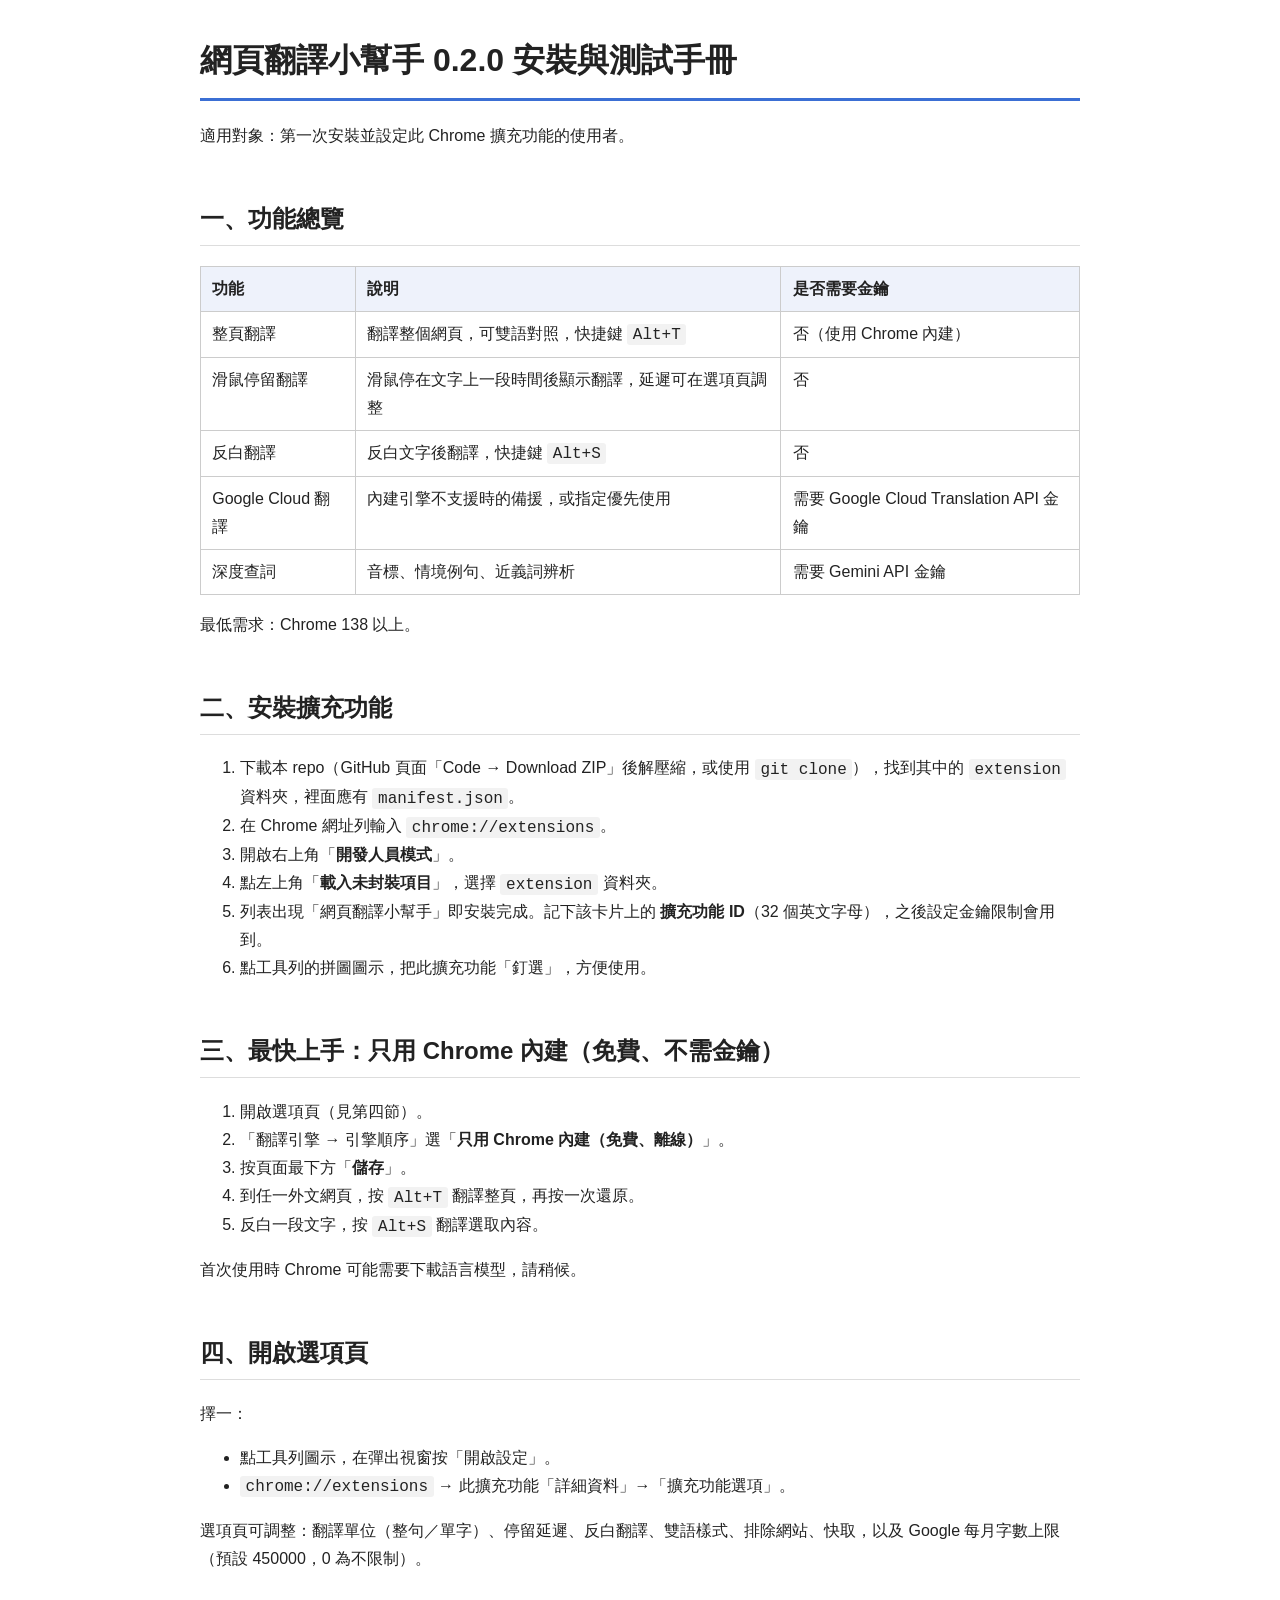
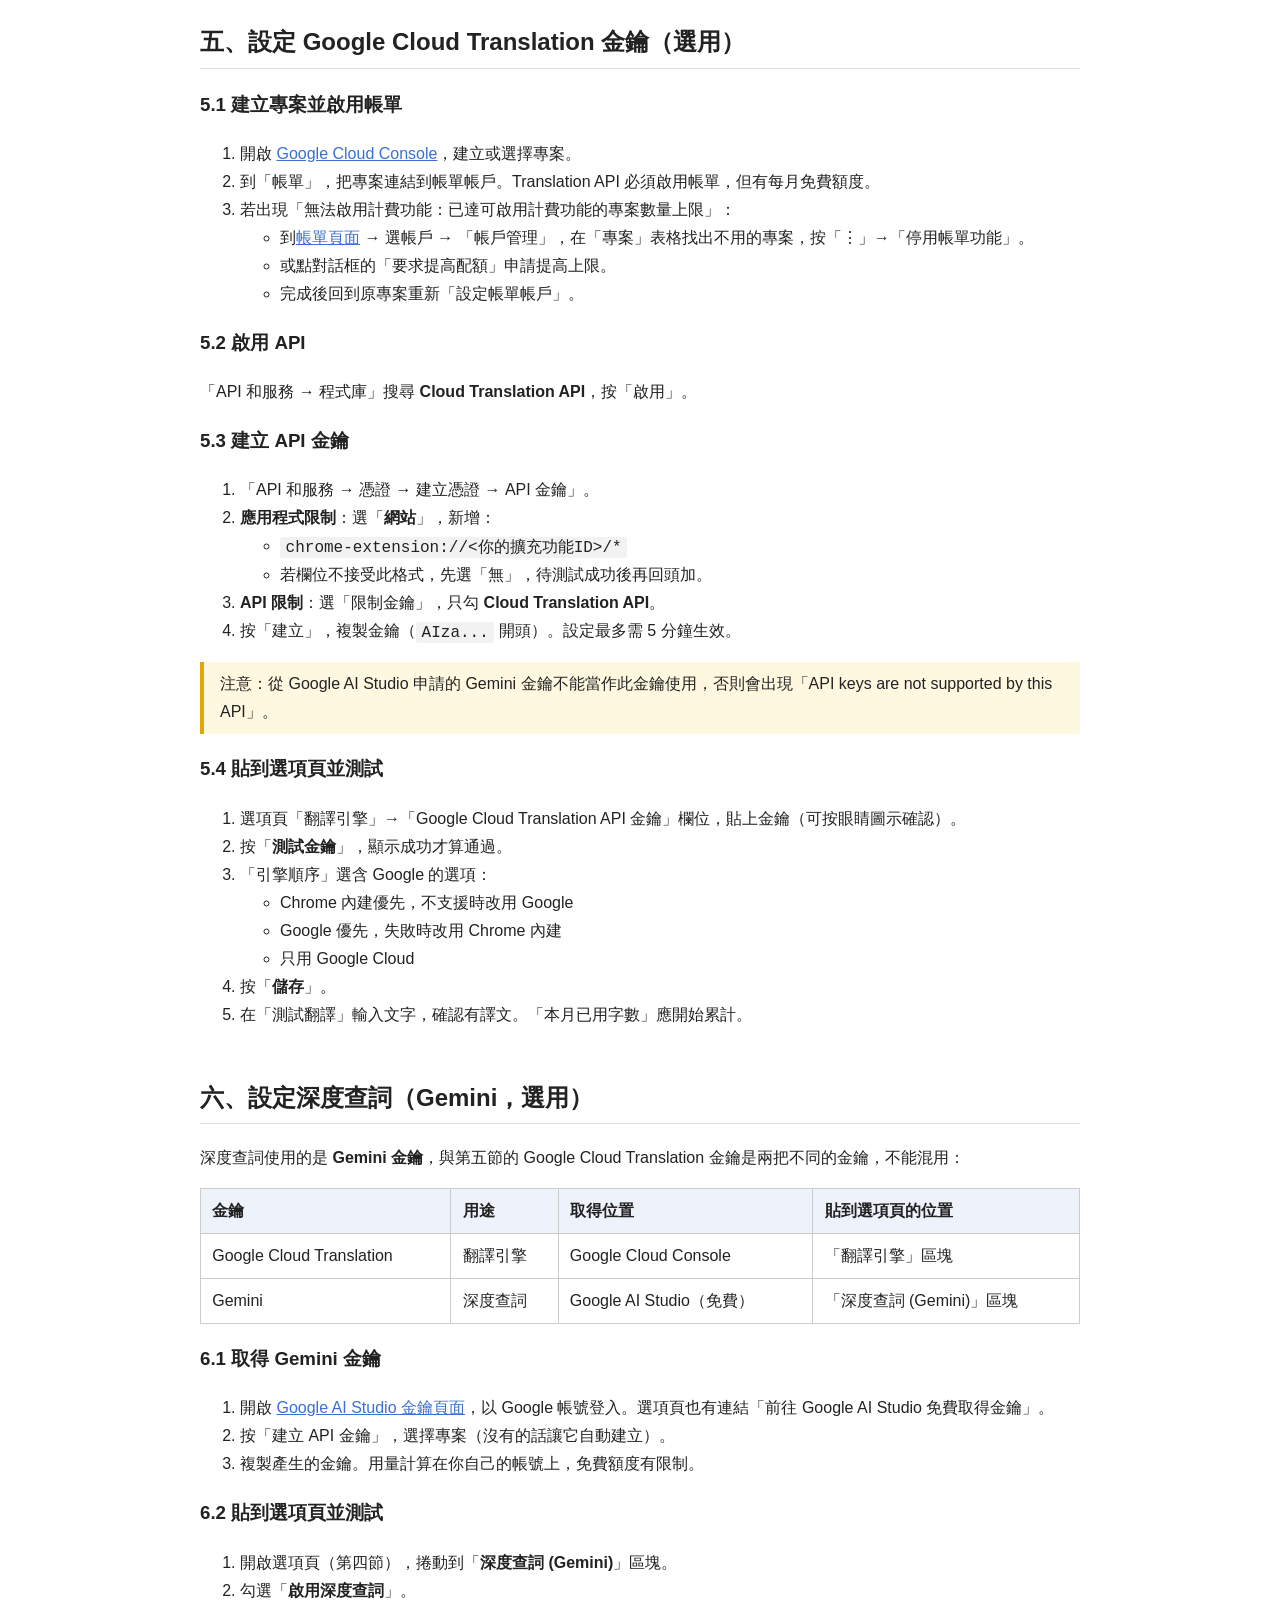
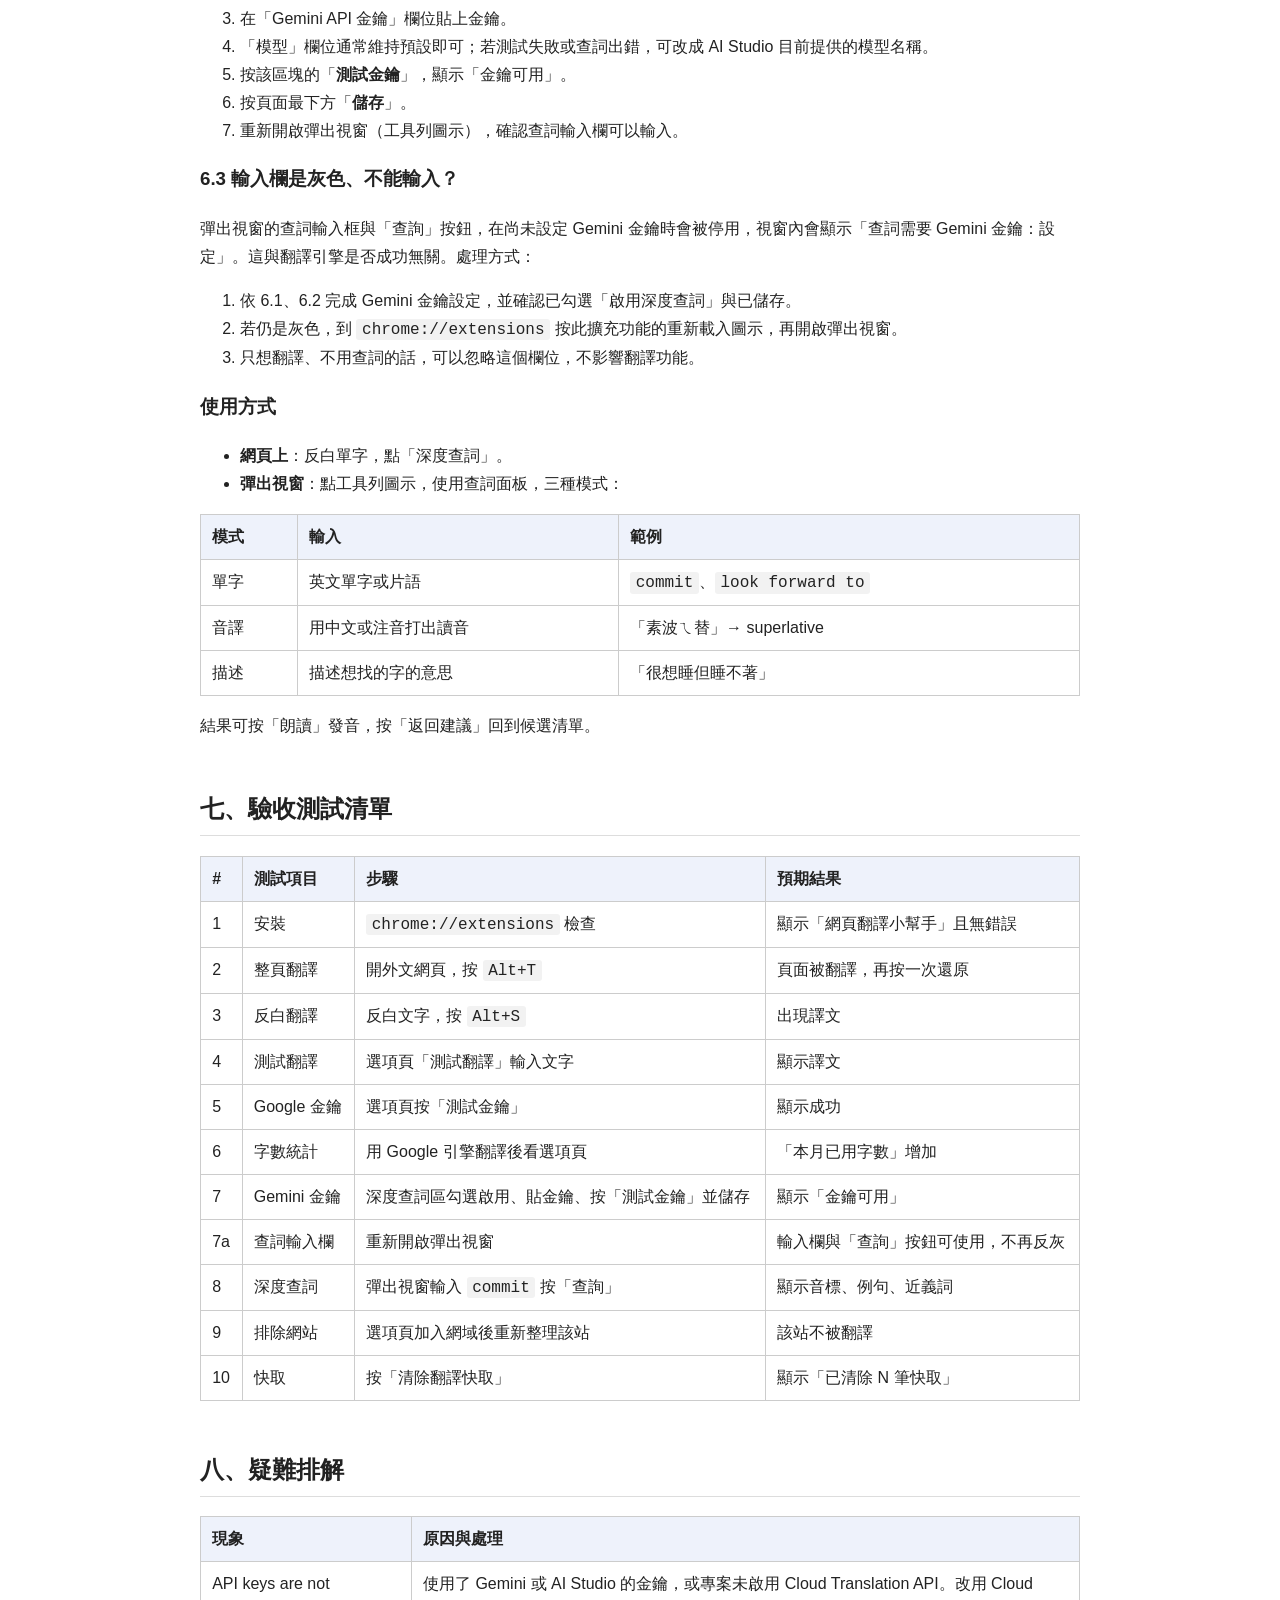
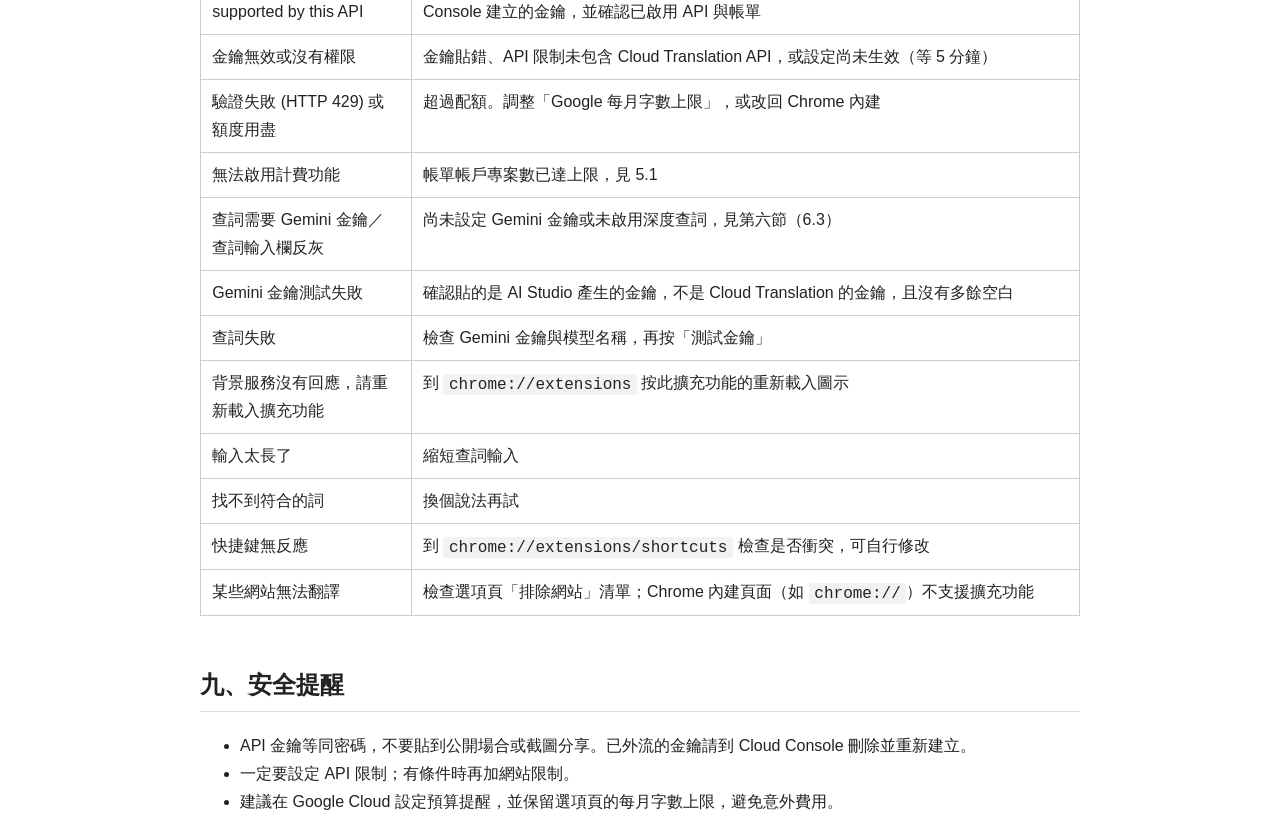
==== docs/安裝與測試手冊.html @ 72ab2156 "Initial commit: 網頁翻譯小幫手 0.2.0 - extension/: Chrome 擴充功能本體（建置後檔案） - docs/: 安裝與測試手冊（Markdown 與 HTML） -" ====
<!DOCTYPE html><html lang="zh-Hant"><head><meta charset="utf-8"><title>網頁翻譯小幫手 0.2.0 安裝與測試手冊</title><style>body{font-family:'Microsoft JhengHei','PingFang TC',sans-serif;max-width:880px;margin:2rem auto;padding:0 1rem;line-height:1.75;color:#222}
h1{border-bottom:3px solid #3b6fd4;padding-bottom:.3em}h2{border-bottom:1px solid #ddd;padding-bottom:.2em;margin-top:2em}
table{border-collapse:collapse;width:100%;margin:1em 0}th,td{border:1px solid #ccc;padding:.5em .7em;text-align:left;vertical-align:top}th{background:#eef2fb}
code{background:#f2f2f2;padding:.1em .35em;border-radius:3px;font-family:Consolas,monospace}pre{background:#f2f2f2;padding:1em;overflow:auto}
blockquote{border-left:4px solid #e0a800;background:#fff8e1;margin:1em 0;padding:.5em 1em}a{color:#3b6fd4}
@media print{body{margin:0;max-width:none}h2{page-break-after:avoid}tr{page-break-inside:avoid}}</style></head><body>
<h1>網頁翻譯小幫手 0.2.0 安裝與測試手冊</h1>
<p>適用對象：第一次安裝並設定此 Chrome 擴充功能的使用者。</p>
<h2>一、功能總覽</h2>
<table><thead><tr><th>功能</th><th>說明</th><th>是否需要金鑰</th></tr></thead><tbody><tr><td>整頁翻譯</td><td>翻譯整個網頁，可雙語對照，快捷鍵 <code>Alt+T</code></td><td>否（使用 Chrome 內建）</td></tr><tr><td>滑鼠停留翻譯</td><td>滑鼠停在文字上一段時間後顯示翻譯，延遲可在選項頁調整</td><td>否</td></tr><tr><td>反白翻譯</td><td>反白文字後翻譯，快捷鍵 <code>Alt+S</code></td><td>否</td></tr><tr><td>Google Cloud 翻譯</td><td>內建引擎不支援時的備援，或指定優先使用</td><td>需要 Google Cloud Translation API 金鑰</td></tr><tr><td>深度查詞</td><td>音標、情境例句、近義詞辨析</td><td>需要 Gemini API 金鑰</td></tr></tbody></table>
<p>最低需求：Chrome 138 以上。</p>
<h2>二、安裝擴充功能</h2>
<ol><li>下載本 repo（GitHub 頁面「Code → Download ZIP」後解壓縮，或使用 <code>git clone</code>），找到其中的 <code>extension</code> 資料夾，裡面應有 <code>manifest.json</code>。</li><li>在 Chrome 網址列輸入 <code>chrome://extensions</code>。</li><li>開啟右上角「<strong>開發人員模式</strong>」。</li><li>點左上角「<strong>載入未封裝項目</strong>」，選擇 <code>extension</code> 資料夾。</li><li>列表出現「網頁翻譯小幫手」即安裝完成。記下該卡片上的 <strong>擴充功能 ID</strong>（32 個英文字母），之後設定金鑰限制會用到。</li><li>點工具列的拼圖圖示，把此擴充功能「釘選」，方便使用。</li></ol>
<h2>三、最快上手：只用 Chrome 內建（免費、不需金鑰）</h2>
<ol><li>開啟選項頁（見第四節）。</li><li>「翻譯引擎 → 引擎順序」選「<strong>只用 Chrome 內建（免費、離線）</strong>」。</li><li>按頁面最下方「<strong>儲存</strong>」。</li><li>到任一外文網頁，按 <code>Alt+T</code> 翻譯整頁，再按一次還原。</li><li>反白一段文字，按 <code>Alt+S</code> 翻譯選取內容。</li></ol>
<p>首次使用時 Chrome 可能需要下載語言模型，請稍候。</p>
<h2>四、開啟選項頁</h2>
<p>擇一：</p>
<ul><li>點工具列圖示，在彈出視窗按「開啟設定」。</li><li><code>chrome://extensions</code> → 此擴充功能「詳細資料」→「擴充功能選項」。</li></ul>
<p>選項頁可調整：翻譯單位（整句／單字）、停留延遲、反白翻譯、雙語樣式、排除網站、快取，以及 Google 每月字數上限（預設 450000，0 為不限制）。</p>
<h2>五、設定 Google Cloud Translation 金鑰（選用）</h2>
<h3>5.1 建立專案並啟用帳單</h3>
<ol><li>開啟 <a href="https://console.cloud.google.com/">Google Cloud Console</a>，建立或選擇專案。</li><li>到「帳單」，把專案連結到帳單帳戶。Translation API 必須啟用帳單，但有每月免費額度。</li><li>若出現「無法啟用計費功能：已達可啟用計費功能的專案數量上限」：<ul><li>到<a href="https://console.cloud.google.com/billing">帳單頁面</a> → 選帳戶 → 「帳戶管理」，在「專案」表格找出不用的專案，按「⋮」→「停用帳單功能」。</li><li>或點對話框的「要求提高配額」申請提高上限。</li><li>完成後回到原專案重新「設定帳單帳戶」。</li></ul></li></ol>
<h3>5.2 啟用 API</h3>
<p>「API 和服務 → 程式庫」搜尋 <strong>Cloud Translation API</strong>，按「啟用」。</p>
<h3>5.3 建立 API 金鑰</h3>
<ol><li>「API 和服務 → 憑證 → 建立憑證 → API 金鑰」。</li><li><strong>應用程式限制</strong>：選「<strong>網站</strong>」，新增：<ul><li><code>chrome-extension://&lt;你的擴充功能ID&gt;/*</code></li><li>若欄位不接受此格式，先選「無」，待測試成功後再回頭加。</li></ul></li><li><strong>API 限制</strong>：選「限制金鑰」，只勾 <strong>Cloud Translation API</strong>。</li><li>按「建立」，複製金鑰（<code>AIza...</code> 開頭）。設定最多需 5 分鐘生效。</li></ol>
<blockquote>注意：從 Google AI Studio 申請的 Gemini 金鑰不能當作此金鑰使用，否則會出現「API keys are not supported by this API」。</blockquote>
<h3>5.4 貼到選項頁並測試</h3>
<ol><li>選項頁「翻譯引擎」→「Google Cloud Translation API 金鑰」欄位，貼上金鑰（可按眼睛圖示確認）。</li><li>按「<strong>測試金鑰</strong>」，顯示成功才算通過。</li><li>「引擎順序」選含 Google 的選項：<ul><li>Chrome 內建優先，不支援時改用 Google</li><li>Google 優先，失敗時改用 Chrome 內建</li><li>只用 Google Cloud</li></ul></li><li>按「<strong>儲存</strong>」。</li><li>在「測試翻譯」輸入文字，確認有譯文。「本月已用字數」應開始累計。</li></ol>
<h2>六、設定深度查詞（Gemini，選用）</h2>
<p>深度查詞使用的是 <strong>Gemini 金鑰</strong>，與第五節的 Google Cloud Translation 金鑰是兩把不同的金鑰，不能混用：</p>
<table><thead><tr><th>金鑰</th><th>用途</th><th>取得位置</th><th>貼到選項頁的位置</th></tr></thead><tbody><tr><td>Google Cloud Translation</td><td>翻譯引擎</td><td>Google Cloud Console</td><td>「翻譯引擎」區塊</td></tr><tr><td>Gemini</td><td>深度查詞</td><td>Google AI Studio（免費）</td><td>「深度查詞 (Gemini)」區塊</td></tr></tbody></table>
<h3>6.1 取得 Gemini 金鑰</h3>
<ol><li>開啟 <a href="https://aistudio.google.com/apikey">Google AI Studio 金鑰頁面</a>，以 Google 帳號登入。選項頁也有連結「前往 Google AI Studio 免費取得金鑰」。</li><li>按「建立 API 金鑰」，選擇專案（沒有的話讓它自動建立）。</li><li>複製產生的金鑰。用量計算在你自己的帳號上，免費額度有限制。</li></ol>
<h3>6.2 貼到選項頁並測試</h3>
<ol><li>開啟選項頁（第四節），捲動到「<strong>深度查詞 (Gemini)</strong>」區塊。</li><li>勾選「<strong>啟用深度查詞</strong>」。</li><li>在「Gemini API 金鑰」欄位貼上金鑰。</li><li>「模型」欄位通常維持預設即可；若測試失敗或查詞出錯，可改成 AI Studio 目前提供的模型名稱。</li><li>按該區塊的「<strong>測試金鑰</strong>」，顯示「金鑰可用」。</li><li>按頁面最下方「<strong>儲存</strong>」。</li><li>重新開啟彈出視窗（工具列圖示），確認查詞輸入欄可以輸入。</li></ol>
<h3>6.3 輸入欄是灰色、不能輸入？</h3>
<p>彈出視窗的查詞輸入框與「查詢」按鈕，在尚未設定 Gemini 金鑰時會被停用，視窗內會顯示「查詞需要 Gemini 金鑰：設定」。這與翻譯引擎是否成功無關。處理方式：</p>
<ol><li>依 6.1、6.2 完成 Gemini 金鑰設定，並確認已勾選「啟用深度查詞」與已儲存。</li><li>若仍是灰色，到 <code>chrome://extensions</code> 按此擴充功能的重新載入圖示，再開啟彈出視窗。</li><li>只想翻譯、不用查詞的話，可以忽略這個欄位，不影響翻譯功能。</li></ol>
<h3>使用方式</h3>
<ul><li><strong>網頁上</strong>：反白單字，點「深度查詞」。</li><li><strong>彈出視窗</strong>：點工具列圖示，使用查詞面板，三種模式：</li></ul>
<table><thead><tr><th>模式</th><th>輸入</th><th>範例</th></tr></thead><tbody><tr><td>單字</td><td>英文單字或片語</td><td><code>commit</code>、<code>look forward to</code></td></tr><tr><td>音譯</td><td>用中文或注音打出讀音</td><td>「素波ㄟ替」→ superlative</td></tr><tr><td>描述</td><td>描述想找的字的意思</td><td>「很想睡但睡不著」</td></tr></tbody></table>
<p>結果可按「朗讀」發音，按「返回建議」回到候選清單。</p>
<h2>七、驗收測試清單</h2>
<table><thead><tr><th>#</th><th>測試項目</th><th>步驟</th><th>預期結果</th></tr></thead><tbody><tr><td>1</td><td>安裝</td><td><code>chrome://extensions</code> 檢查</td><td>顯示「網頁翻譯小幫手」且無錯誤</td></tr><tr><td>2</td><td>整頁翻譯</td><td>開外文網頁，按 <code>Alt+T</code></td><td>頁面被翻譯，再按一次還原</td></tr><tr><td>3</td><td>反白翻譯</td><td>反白文字，按 <code>Alt+S</code></td><td>出現譯文</td></tr><tr><td>4</td><td>測試翻譯</td><td>選項頁「測試翻譯」輸入文字</td><td>顯示譯文</td></tr><tr><td>5</td><td>Google 金鑰</td><td>選項頁按「測試金鑰」</td><td>顯示成功</td></tr><tr><td>6</td><td>字數統計</td><td>用 Google 引擎翻譯後看選項頁</td><td>「本月已用字數」增加</td></tr><tr><td>7</td><td>Gemini 金鑰</td><td>深度查詞區勾選啟用、貼金鑰、按「測試金鑰」並儲存</td><td>顯示「金鑰可用」</td></tr><tr><td>7a</td><td>查詞輸入欄</td><td>重新開啟彈出視窗</td><td>輸入欄與「查詢」按鈕可使用，不再反灰</td></tr><tr><td>8</td><td>深度查詞</td><td>彈出視窗輸入 <code>commit</code> 按「查詢」</td><td>顯示音標、例句、近義詞</td></tr><tr><td>9</td><td>排除網站</td><td>選項頁加入網域後重新整理該站</td><td>該站不被翻譯</td></tr><tr><td>10</td><td>快取</td><td>按「清除翻譯快取」</td><td>顯示「已清除 N 筆快取」</td></tr></tbody></table>
<h2>八、疑難排解</h2>
<table><thead><tr><th>現象</th><th>原因與處理</th></tr></thead><tbody><tr><td>API keys are not supported by this API</td><td>使用了 Gemini 或 AI Studio 的金鑰，或專案未啟用 Cloud Translation API。改用 Cloud Console 建立的金鑰，並確認已啟用 API 與帳單</td></tr><tr><td>金鑰無效或沒有權限</td><td>金鑰貼錯、API 限制未包含 Cloud Translation API，或設定尚未生效（等 5 分鐘）</td></tr><tr><td>驗證失敗 (HTTP 429) 或額度用盡</td><td>超過配額。調整「Google 每月字數上限」，或改回 Chrome 內建</td></tr><tr><td>無法啟用計費功能</td><td>帳單帳戶專案數已達上限，見 5.1</td></tr><tr><td>查詞需要 Gemini 金鑰／查詞輸入欄反灰</td><td>尚未設定 Gemini 金鑰或未啟用深度查詞，見第六節（6.3）</td></tr><tr><td>Gemini 金鑰測試失敗</td><td>確認貼的是 AI Studio 產生的金鑰，不是 Cloud Translation 的金鑰，且沒有多餘空白</td></tr><tr><td>查詞失敗</td><td>檢查 Gemini 金鑰與模型名稱，再按「測試金鑰」</td></tr><tr><td>背景服務沒有回應，請重新載入擴充功能</td><td>到 <code>chrome://extensions</code> 按此擴充功能的重新載入圖示</td></tr><tr><td>輸入太長了</td><td>縮短查詞輸入</td></tr><tr><td>找不到符合的詞</td><td>換個說法再試</td></tr><tr><td>快捷鍵無反應</td><td>到 <code>chrome://extensions/shortcuts</code> 檢查是否衝突，可自行修改</td></tr><tr><td>某些網站無法翻譯</td><td>檢查選項頁「排除網站」清單；Chrome 內建頁面（如 <code>chrome://</code>）不支援擴充功能</td></tr></tbody></table>
<h2>九、安全提醒</h2>
<ul><li>API 金鑰等同密碼，不要貼到公開場合或截圖分享。已外流的金鑰請到 Cloud Console 刪除並重新建立。</li><li>一定要設定 API 限制；有條件時再加網站限制。</li><li>建議在 Google Cloud 設定預算提醒，並保留選項頁的每月字數上限，避免意外費用。</li></ul>
</body></html>
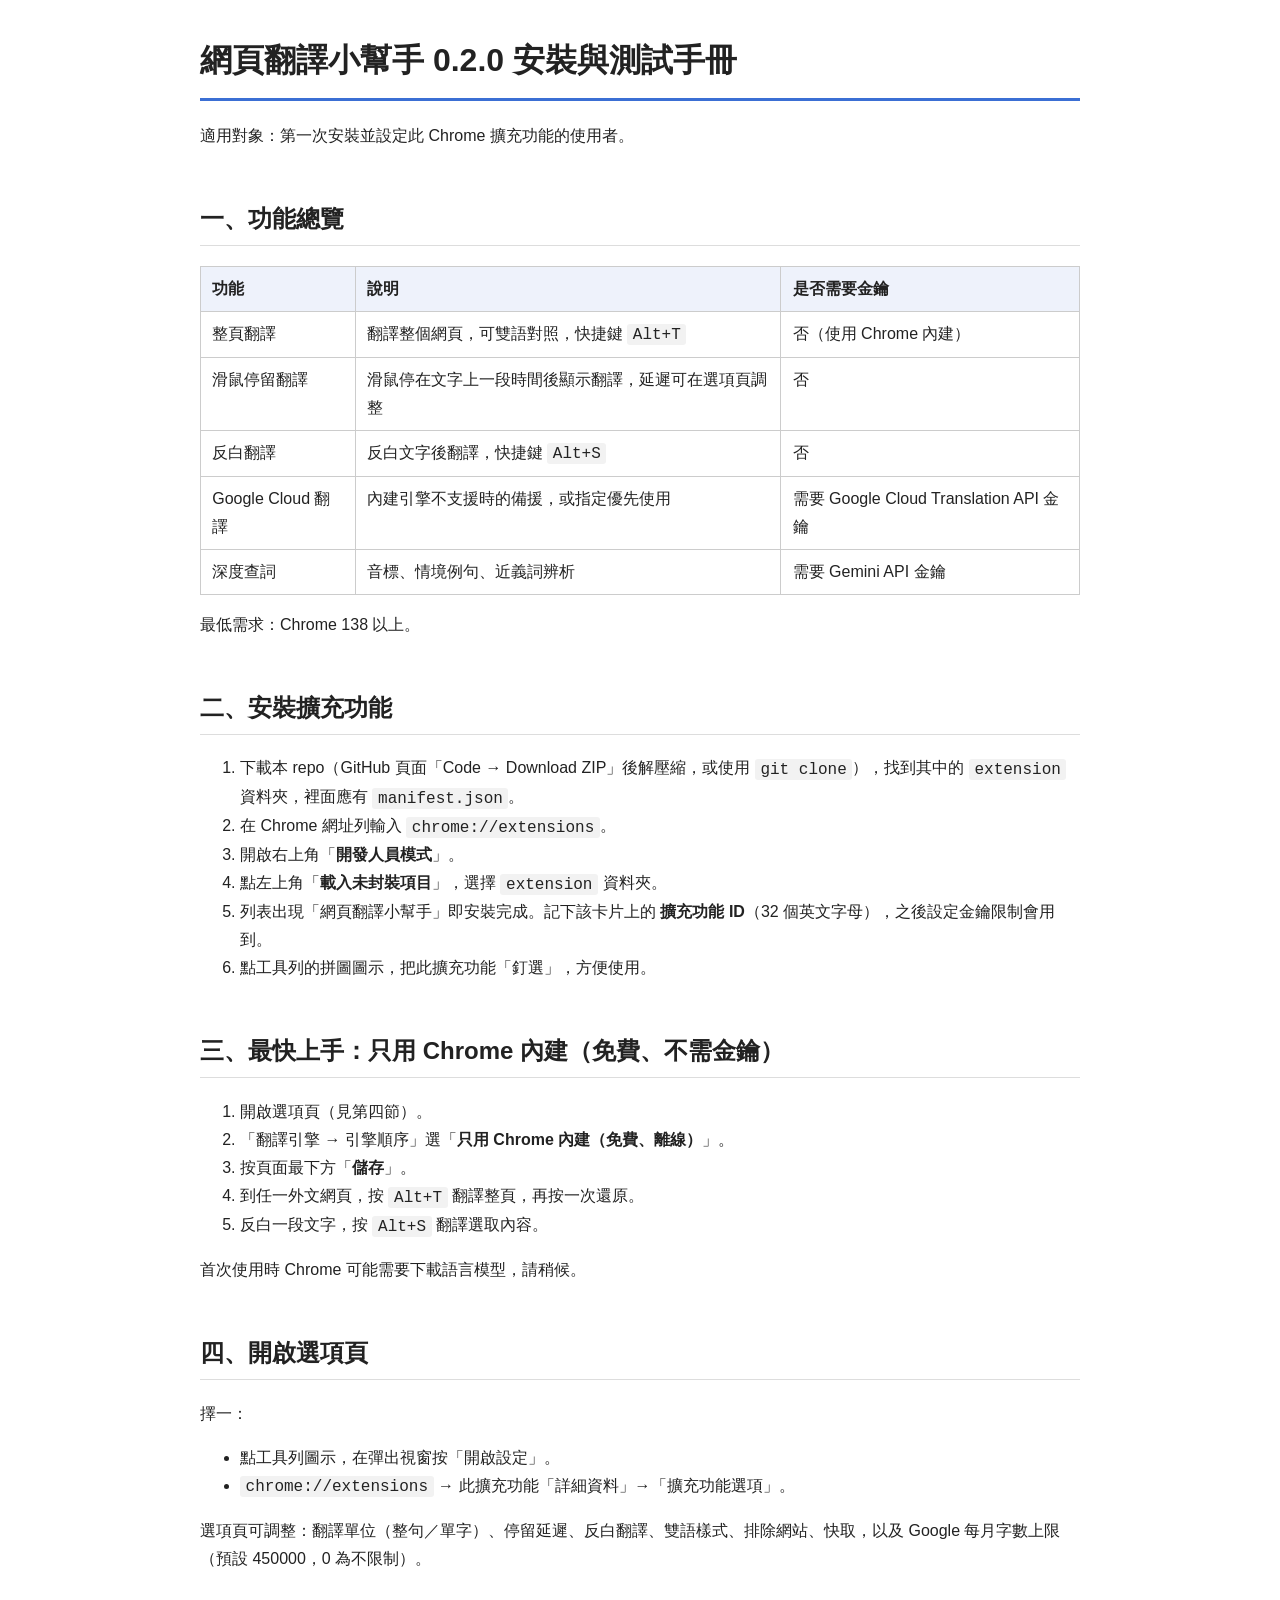
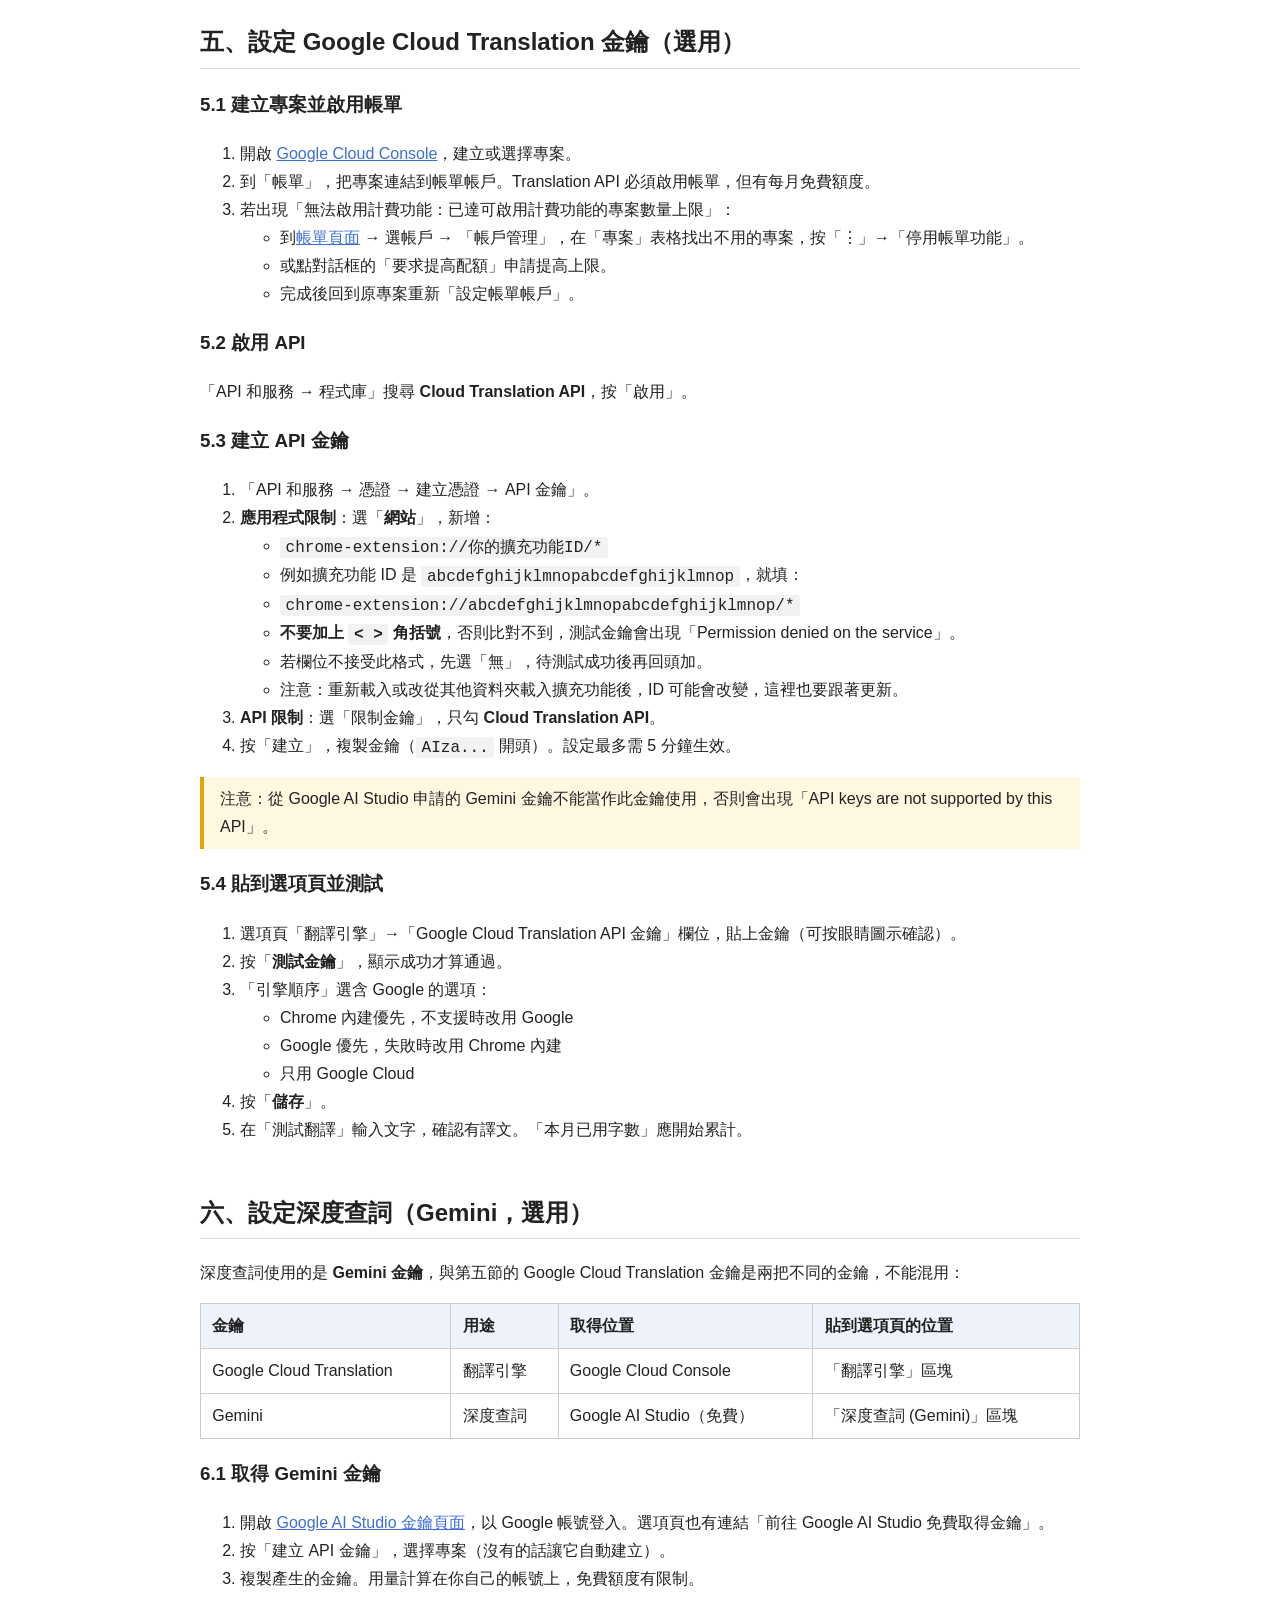
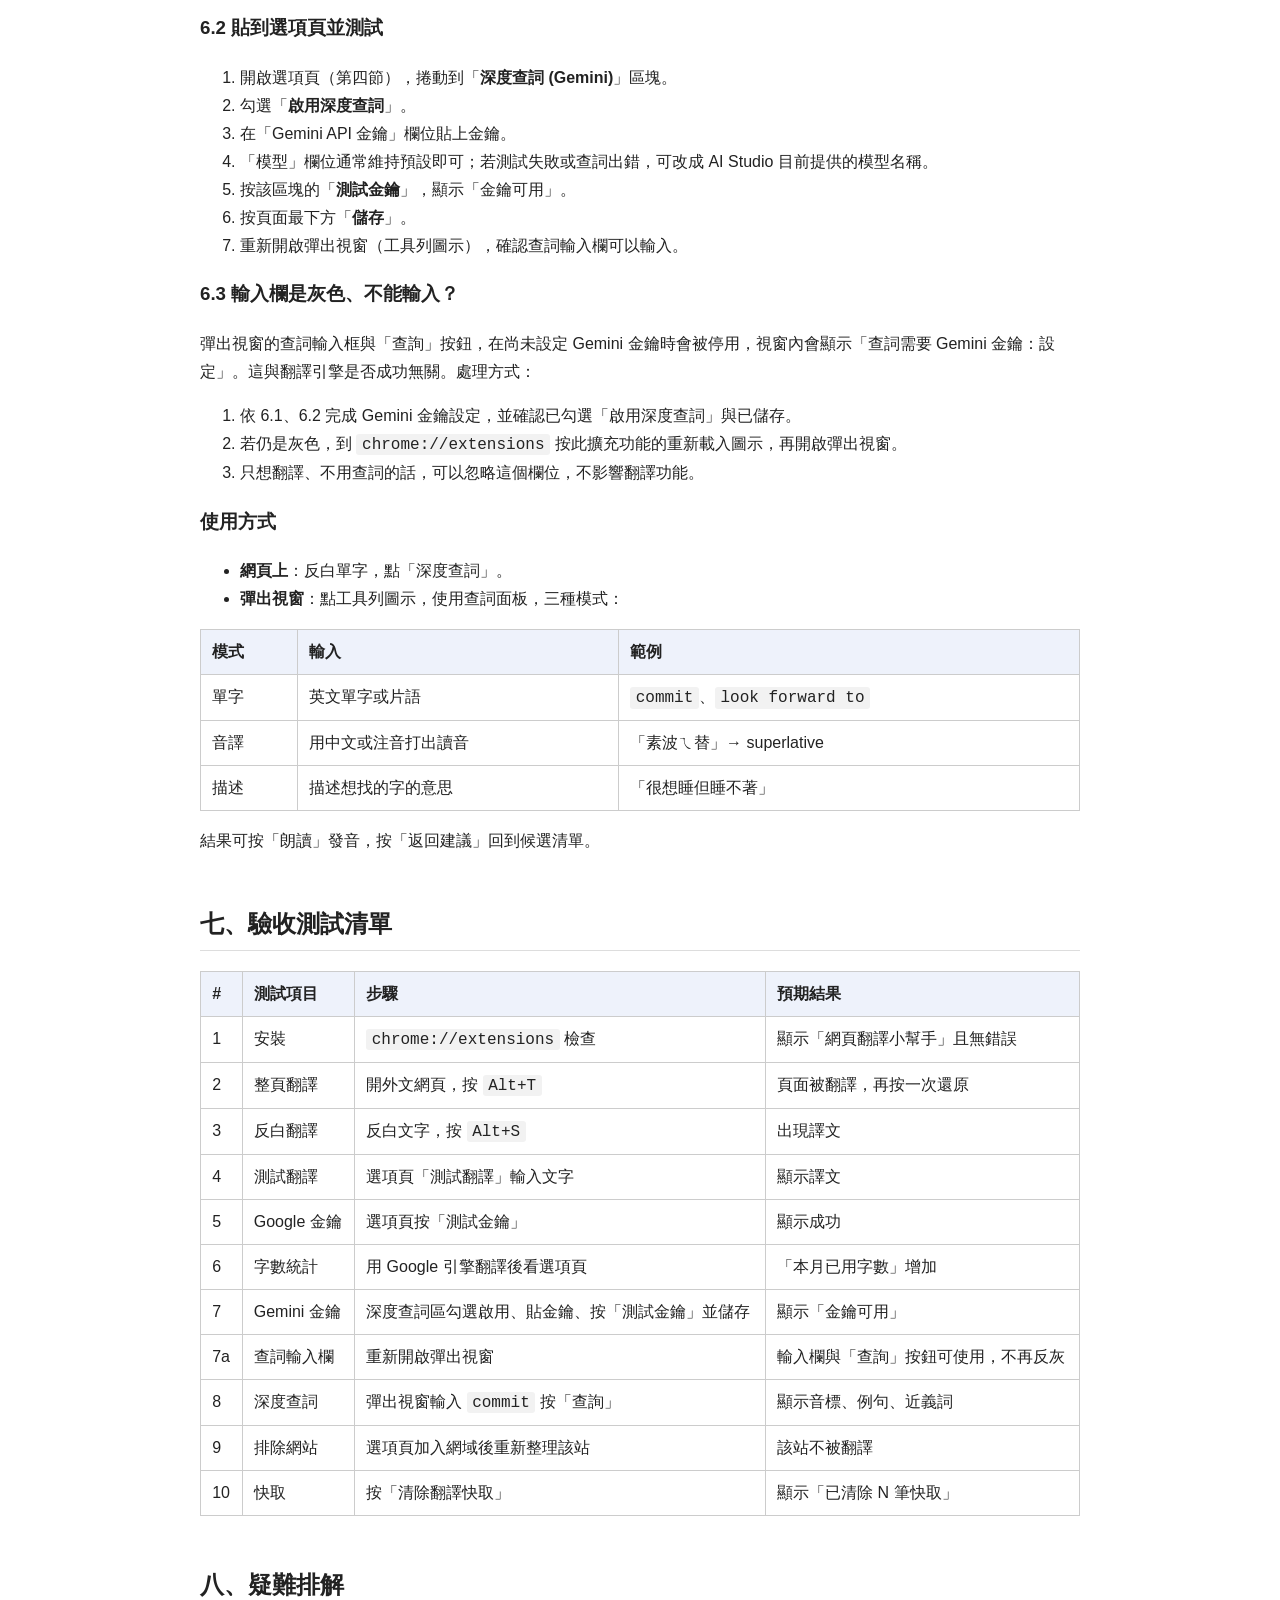
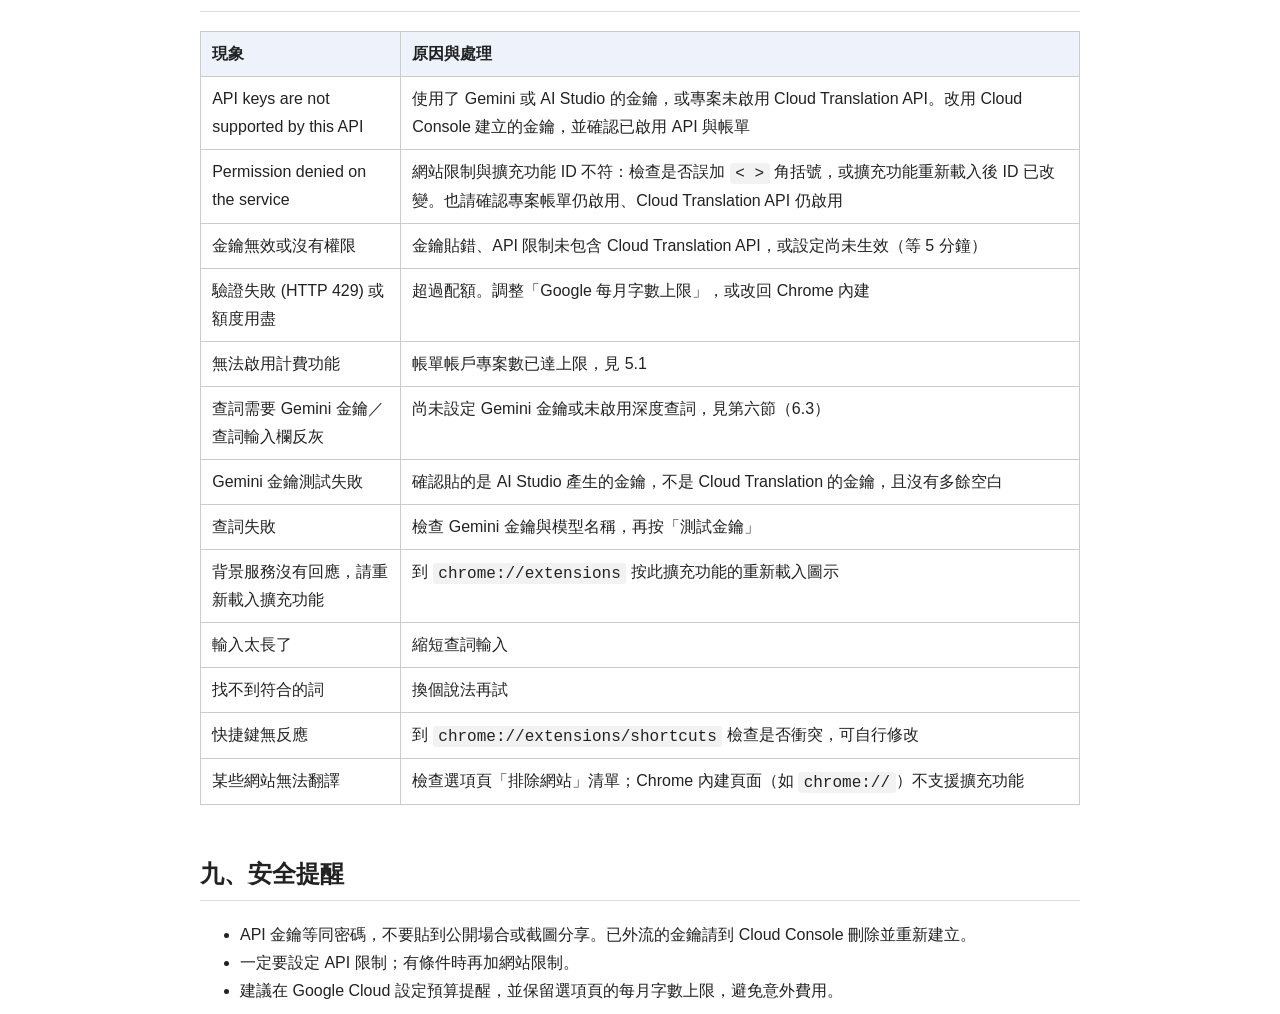
==== commit 9b0885d6: "docs: clarify extension ID format in API key referrer restriction - 網站限制範例移除 < > 角括號並附上實際範例，避免照抄造成  " ====
--- a/docs/安裝與測試手冊.html
+++ b/docs/安裝與測試手冊.html
@@ -24,7 +24,7 @@
 <h3>5.2 啟用 API</h3>
 <p>「API 和服務 → 程式庫」搜尋 <strong>Cloud Translation API</strong>，按「啟用」。</p>
 <h3>5.3 建立 API 金鑰</h3>
-<ol><li>「API 和服務 → 憑證 → 建立憑證 → API 金鑰」。</li><li><strong>應用程式限制</strong>：選「<strong>網站</strong>」，新增：<ul><li><code>chrome-extension://&lt;你的擴充功能ID&gt;/*</code></li><li>若欄位不接受此格式，先選「無」，待測試成功後再回頭加。</li></ul></li><li><strong>API 限制</strong>：選「限制金鑰」，只勾 <strong>Cloud Translation API</strong>。</li><li>按「建立」，複製金鑰（<code>AIza...</code> 開頭）。設定最多需 5 分鐘生效。</li></ol>
+<ol><li>「API 和服務 → 憑證 → 建立憑證 → API 金鑰」。</li><li><strong>應用程式限制</strong>：選「<strong>網站</strong>」，新增：<ul><li><code>chrome-extension://你的擴充功能ID/*</code></li><li>例如擴充功能 ID 是 <code>abcdefghijklmnopabcdefghijklmnop</code>，就填：</li><li><code>chrome-extension://abcdefghijklmnopabcdefghijklmnop/*</code></li><li><strong>不要加上 <code>&lt; &gt;</code> 角括號</strong>，否則比對不到，測試金鑰會出現「Permission denied on the service」。</li><li>若欄位不接受此格式，先選「無」，待測試成功後再回頭加。</li><li>注意：重新載入或改從其他資料夾載入擴充功能後，ID 可能會改變，這裡也要跟著更新。</li></ul></li><li><strong>API 限制</strong>：選「限制金鑰」，只勾 <strong>Cloud Translation API</strong>。</li><li>按「建立」，複製金鑰（<code>AIza...</code> 開頭）。設定最多需 5 分鐘生效。</li></ol>
 <blockquote>注意：從 Google AI Studio 申請的 Gemini 金鑰不能當作此金鑰使用，否則會出現「API keys are not supported by this API」。</blockquote>
 <h3>5.4 貼到選項頁並測試</h3>
 <ol><li>選項頁「翻譯引擎」→「Google Cloud Translation API 金鑰」欄位，貼上金鑰（可按眼睛圖示確認）。</li><li>按「<strong>測試金鑰</strong>」，顯示成功才算通過。</li><li>「引擎順序」選含 Google 的選項：<ul><li>Chrome 內建優先，不支援時改用 Google</li><li>Google 優先，失敗時改用 Chrome 內建</li><li>只用 Google Cloud</li></ul></li><li>按「<strong>儲存</strong>」。</li><li>在「測試翻譯」輸入文字，確認有譯文。「本月已用字數」應開始累計。</li></ol>
@@ -45,7 +45,7 @@
 <h2>七、驗收測試清單</h2>
 <table><thead><tr><th>#</th><th>測試項目</th><th>步驟</th><th>預期結果</th></tr></thead><tbody><tr><td>1</td><td>安裝</td><td><code>chrome://extensions</code> 檢查</td><td>顯示「網頁翻譯小幫手」且無錯誤</td></tr><tr><td>2</td><td>整頁翻譯</td><td>開外文網頁，按 <code>Alt+T</code></td><td>頁面被翻譯，再按一次還原</td></tr><tr><td>3</td><td>反白翻譯</td><td>反白文字，按 <code>Alt+S</code></td><td>出現譯文</td></tr><tr><td>4</td><td>測試翻譯</td><td>選項頁「測試翻譯」輸入文字</td><td>顯示譯文</td></tr><tr><td>5</td><td>Google 金鑰</td><td>選項頁按「測試金鑰」</td><td>顯示成功</td></tr><tr><td>6</td><td>字數統計</td><td>用 Google 引擎翻譯後看選項頁</td><td>「本月已用字數」增加</td></tr><tr><td>7</td><td>Gemini 金鑰</td><td>深度查詞區勾選啟用、貼金鑰、按「測試金鑰」並儲存</td><td>顯示「金鑰可用」</td></tr><tr><td>7a</td><td>查詞輸入欄</td><td>重新開啟彈出視窗</td><td>輸入欄與「查詢」按鈕可使用，不再反灰</td></tr><tr><td>8</td><td>深度查詞</td><td>彈出視窗輸入 <code>commit</code> 按「查詢」</td><td>顯示音標、例句、近義詞</td></tr><tr><td>9</td><td>排除網站</td><td>選項頁加入網域後重新整理該站</td><td>該站不被翻譯</td></tr><tr><td>10</td><td>快取</td><td>按「清除翻譯快取」</td><td>顯示「已清除 N 筆快取」</td></tr></tbody></table>
 <h2>八、疑難排解</h2>
-<table><thead><tr><th>現象</th><th>原因與處理</th></tr></thead><tbody><tr><td>API keys are not supported by this API</td><td>使用了 Gemini 或 AI Studio 的金鑰，或專案未啟用 Cloud Translation API。改用 Cloud Console 建立的金鑰，並確認已啟用 API 與帳單</td></tr><tr><td>金鑰無效或沒有權限</td><td>金鑰貼錯、API 限制未包含 Cloud Translation API，或設定尚未生效（等 5 分鐘）</td></tr><tr><td>驗證失敗 (HTTP 429) 或額度用盡</td><td>超過配額。調整「Google 每月字數上限」，或改回 Chrome 內建</td></tr><tr><td>無法啟用計費功能</td><td>帳單帳戶專案數已達上限，見 5.1</td></tr><tr><td>查詞需要 Gemini 金鑰／查詞輸入欄反灰</td><td>尚未設定 Gemini 金鑰或未啟用深度查詞，見第六節（6.3）</td></tr><tr><td>Gemini 金鑰測試失敗</td><td>確認貼的是 AI Studio 產生的金鑰，不是 Cloud Translation 的金鑰，且沒有多餘空白</td></tr><tr><td>查詞失敗</td><td>檢查 Gemini 金鑰與模型名稱，再按「測試金鑰」</td></tr><tr><td>背景服務沒有回應，請重新載入擴充功能</td><td>到 <code>chrome://extensions</code> 按此擴充功能的重新載入圖示</td></tr><tr><td>輸入太長了</td><td>縮短查詞輸入</td></tr><tr><td>找不到符合的詞</td><td>換個說法再試</td></tr><tr><td>快捷鍵無反應</td><td>到 <code>chrome://extensions/shortcuts</code> 檢查是否衝突，可自行修改</td></tr><tr><td>某些網站無法翻譯</td><td>檢查選項頁「排除網站」清單；Chrome 內建頁面（如 <code>chrome://</code>）不支援擴充功能</td></tr></tbody></table>
+<table><thead><tr><th>現象</th><th>原因與處理</th></tr></thead><tbody><tr><td>API keys are not supported by this API</td><td>使用了 Gemini 或 AI Studio 的金鑰，或專案未啟用 Cloud Translation API。改用 Cloud Console 建立的金鑰，並確認已啟用 API 與帳單</td></tr><tr><td>Permission denied on the service</td><td>網站限制與擴充功能 ID 不符：檢查是否誤加 <code>&lt; &gt;</code> 角括號，或擴充功能重新載入後 ID 已改變。也請確認專案帳單仍啟用、Cloud Translation API 仍啟用</td></tr><tr><td>金鑰無效或沒有權限</td><td>金鑰貼錯、API 限制未包含 Cloud Translation API，或設定尚未生效（等 5 分鐘）</td></tr><tr><td>驗證失敗 (HTTP 429) 或額度用盡</td><td>超過配額。調整「Google 每月字數上限」，或改回 Chrome 內建</td></tr><tr><td>無法啟用計費功能</td><td>帳單帳戶專案數已達上限，見 5.1</td></tr><tr><td>查詞需要 Gemini 金鑰／查詞輸入欄反灰</td><td>尚未設定 Gemini 金鑰或未啟用深度查詞，見第六節（6.3）</td></tr><tr><td>Gemini 金鑰測試失敗</td><td>確認貼的是 AI Studio 產生的金鑰，不是 Cloud Translation 的金鑰，且沒有多餘空白</td></tr><tr><td>查詞失敗</td><td>檢查 Gemini 金鑰與模型名稱，再按「測試金鑰」</td></tr><tr><td>背景服務沒有回應，請重新載入擴充功能</td><td>到 <code>chrome://extensions</code> 按此擴充功能的重新載入圖示</td></tr><tr><td>輸入太長了</td><td>縮短查詞輸入</td></tr><tr><td>找不到符合的詞</td><td>換個說法再試</td></tr><tr><td>快捷鍵無反應</td><td>到 <code>chrome://extensions/shortcuts</code> 檢查是否衝突，可自行修改</td></tr><tr><td>某些網站無法翻譯</td><td>檢查選項頁「排除網站」清單；Chrome 內建頁面（如 <code>chrome://</code>）不支援擴充功能</td></tr></tbody></table>
 <h2>九、安全提醒</h2>
 <ul><li>API 金鑰等同密碼，不要貼到公開場合或截圖分享。已外流的金鑰請到 Cloud Console 刪除並重新建立。</li><li>一定要設定 API 限制；有條件時再加網站限制。</li><li>建議在 Google Cloud 設定預算提醒，並保留選項頁的每月字數上限，避免意外費用。</li></ul>
 </body></html>
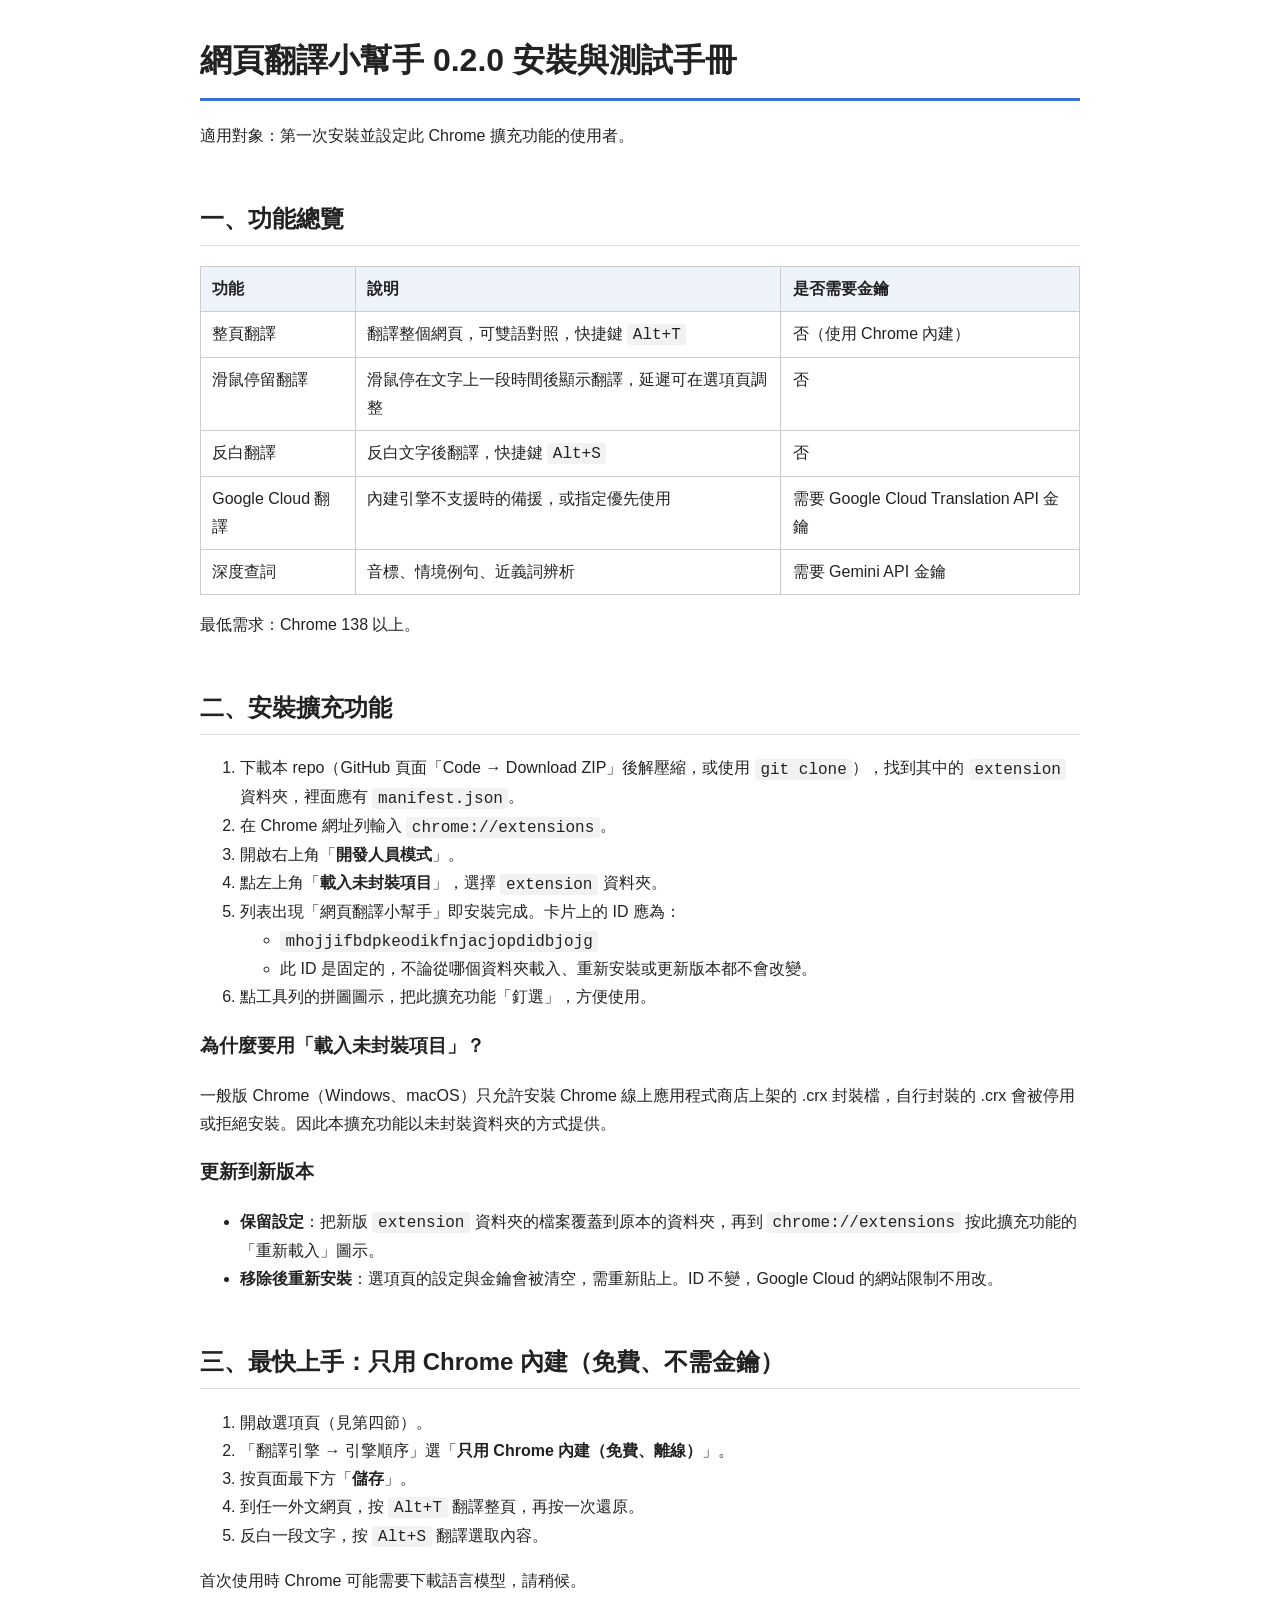
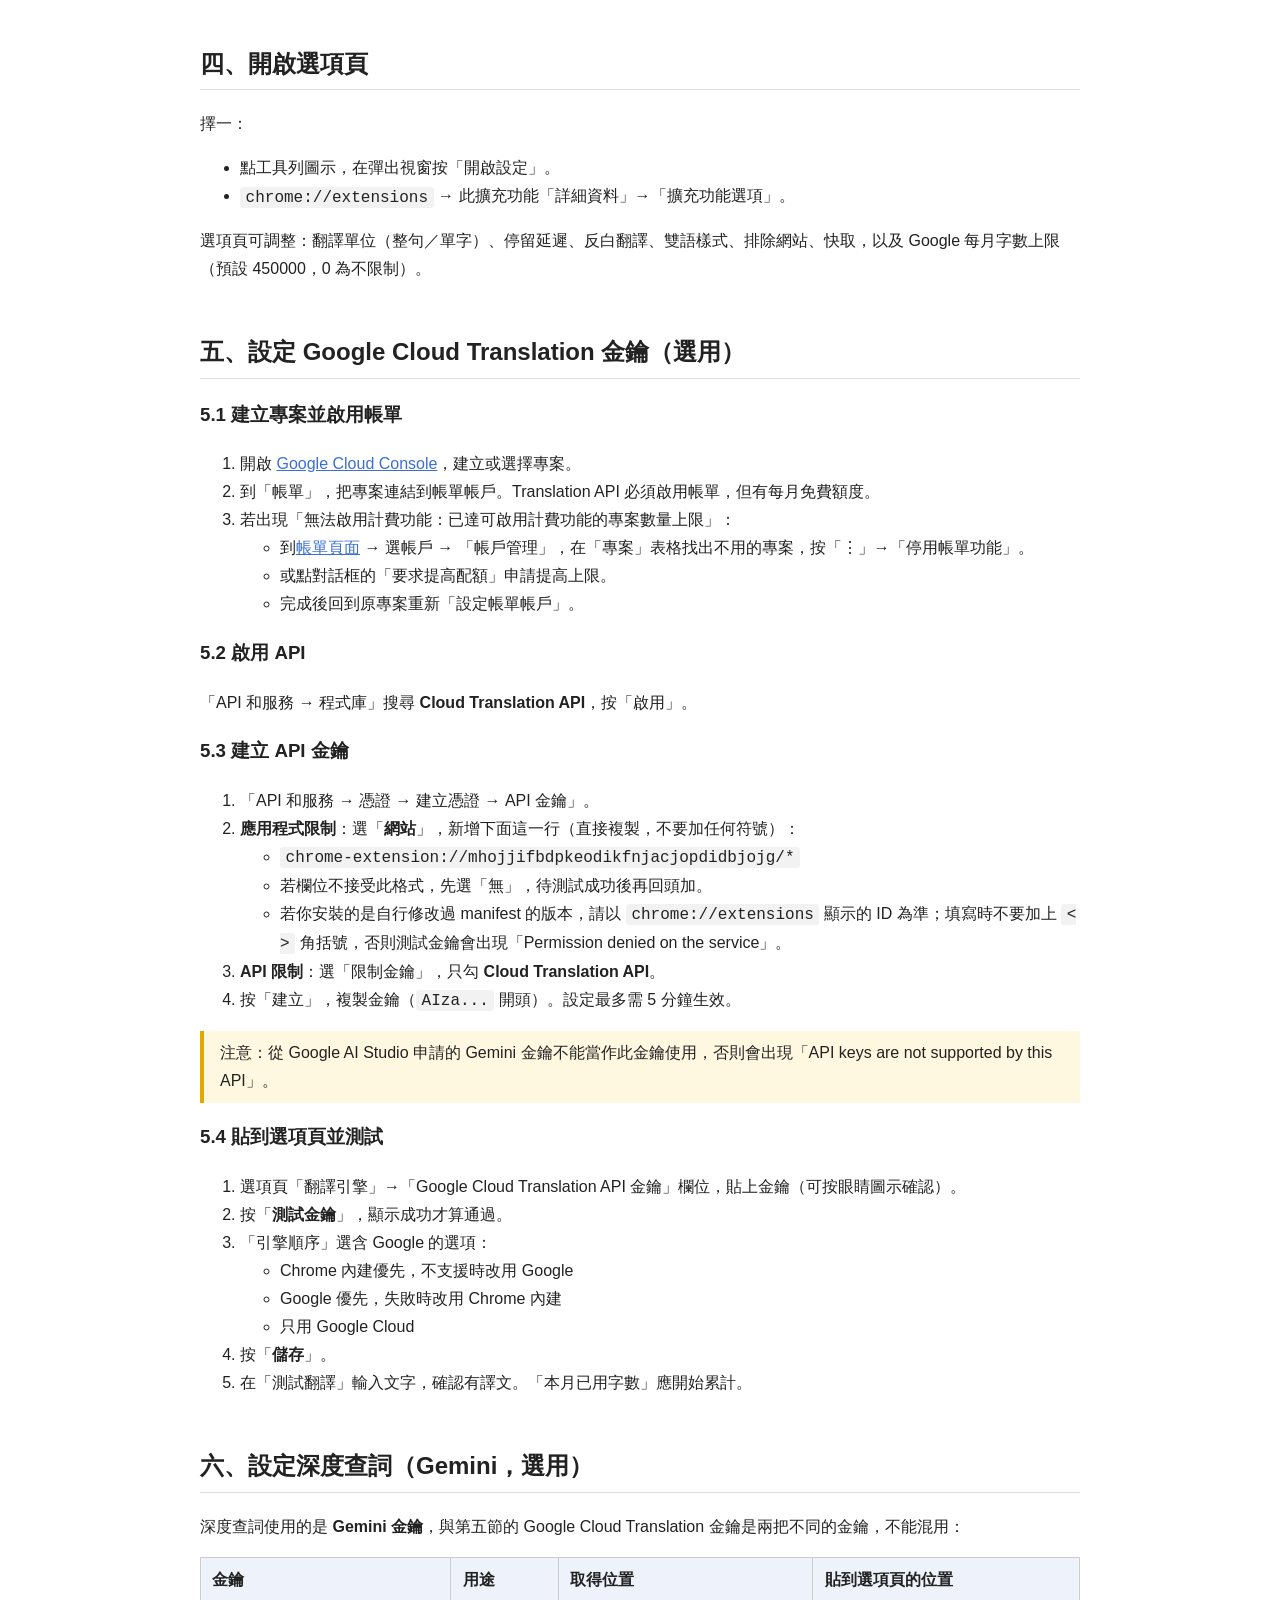
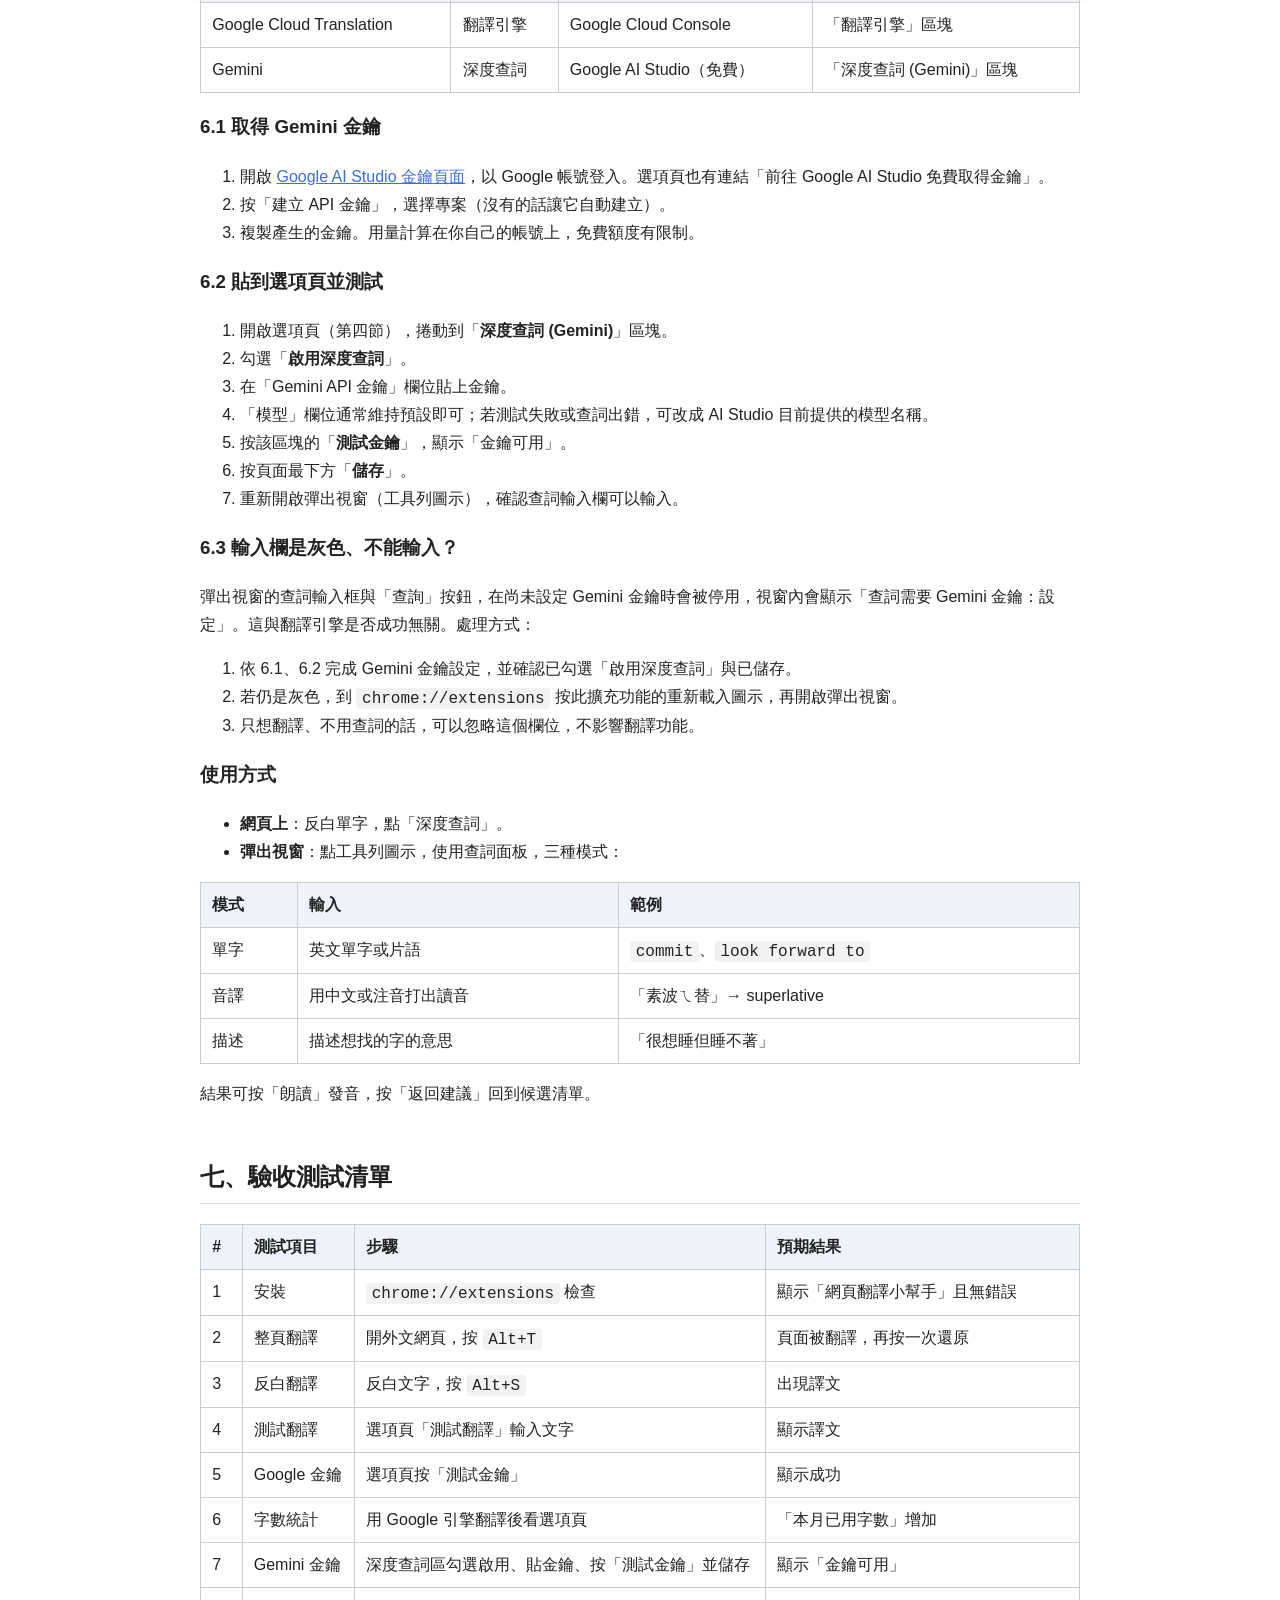
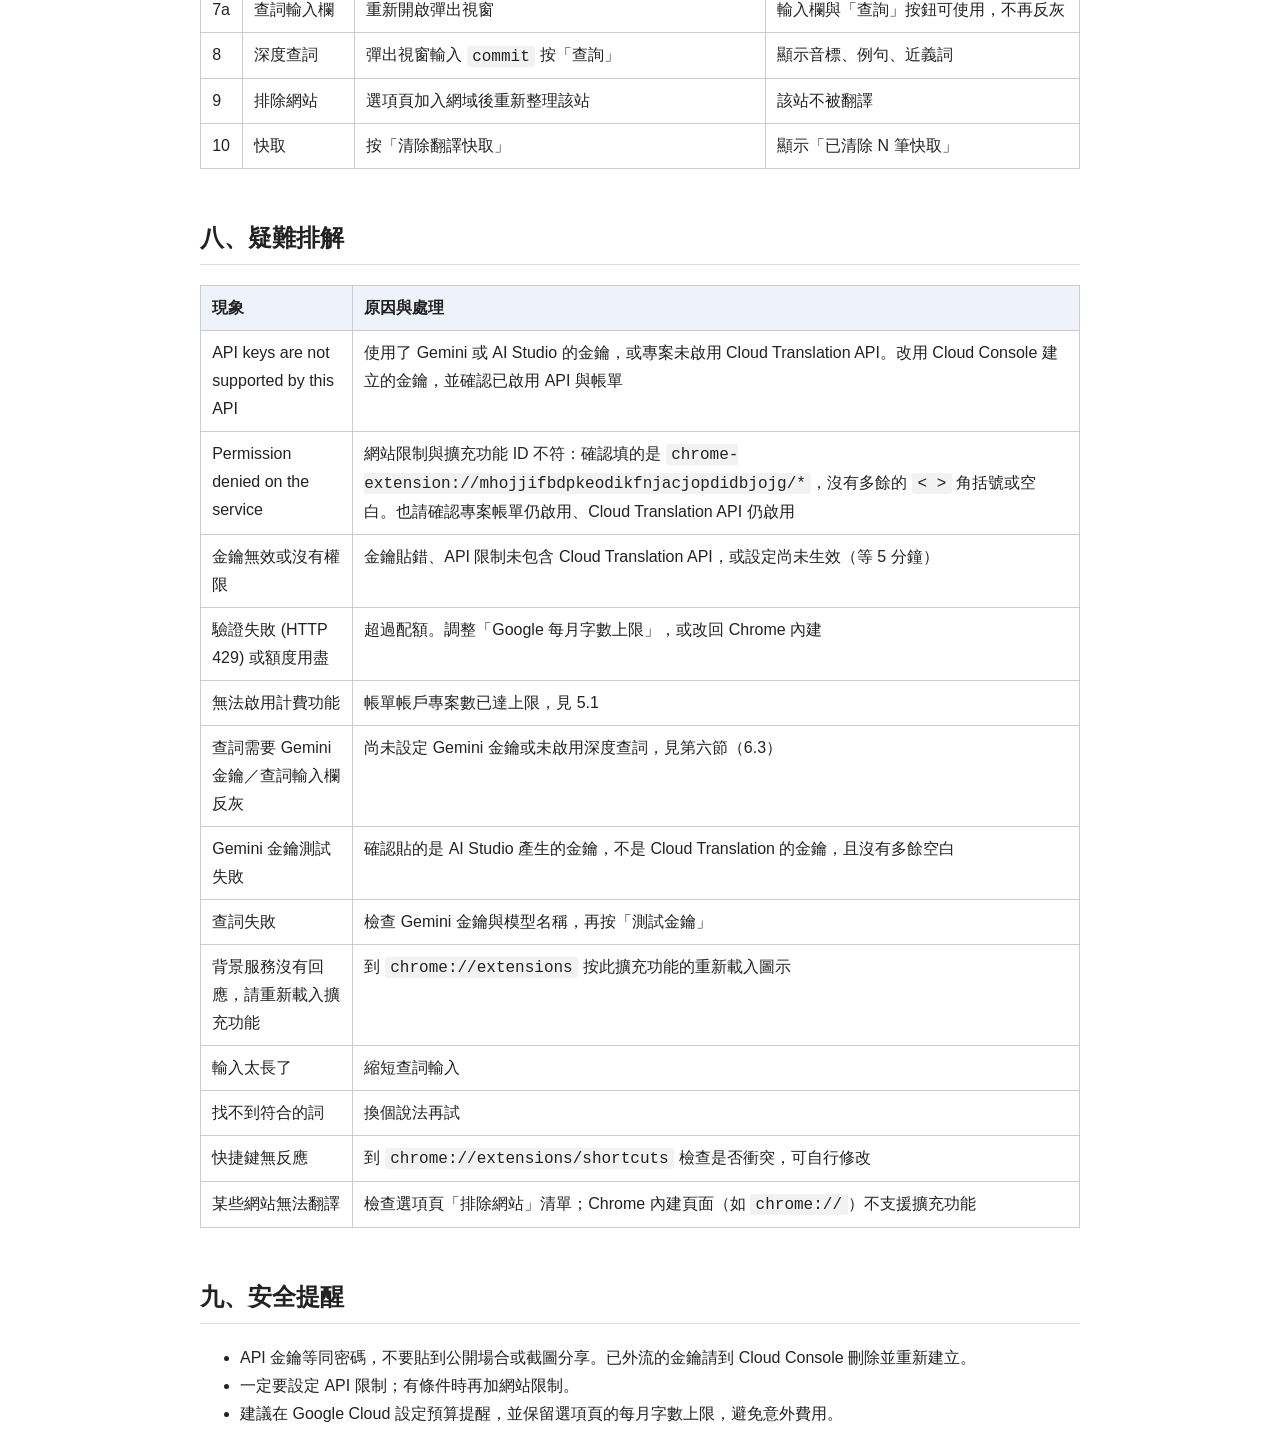
==== commit 57cd49d6: "Pin extension ID with manifest key - manifest.json 加入公鑰 key，擴充功能 ID 固定為   mhojjifbdpkeodikfnjacjopdi" ====
--- a/docs/安裝與測試手冊.html
+++ b/docs/安裝與測試手冊.html
@@ -10,7 +10,11 @@
 <table><thead><tr><th>功能</th><th>說明</th><th>是否需要金鑰</th></tr></thead><tbody><tr><td>整頁翻譯</td><td>翻譯整個網頁，可雙語對照，快捷鍵 <code>Alt+T</code></td><td>否（使用 Chrome 內建）</td></tr><tr><td>滑鼠停留翻譯</td><td>滑鼠停在文字上一段時間後顯示翻譯，延遲可在選項頁調整</td><td>否</td></tr><tr><td>反白翻譯</td><td>反白文字後翻譯，快捷鍵 <code>Alt+S</code></td><td>否</td></tr><tr><td>Google Cloud 翻譯</td><td>內建引擎不支援時的備援，或指定優先使用</td><td>需要 Google Cloud Translation API 金鑰</td></tr><tr><td>深度查詞</td><td>音標、情境例句、近義詞辨析</td><td>需要 Gemini API 金鑰</td></tr></tbody></table>
 <p>最低需求：Chrome 138 以上。</p>
 <h2>二、安裝擴充功能</h2>
-<ol><li>下載本 repo（GitHub 頁面「Code → Download ZIP」後解壓縮，或使用 <code>git clone</code>），找到其中的 <code>extension</code> 資料夾，裡面應有 <code>manifest.json</code>。</li><li>在 Chrome 網址列輸入 <code>chrome://extensions</code>。</li><li>開啟右上角「<strong>開發人員模式</strong>」。</li><li>點左上角「<strong>載入未封裝項目</strong>」，選擇 <code>extension</code> 資料夾。</li><li>列表出現「網頁翻譯小幫手」即安裝完成。記下該卡片上的 <strong>擴充功能 ID</strong>（32 個英文字母），之後設定金鑰限制會用到。</li><li>點工具列的拼圖圖示，把此擴充功能「釘選」，方便使用。</li></ol>
+<ol><li>下載本 repo（GitHub 頁面「Code → Download ZIP」後解壓縮，或使用 <code>git clone</code>），找到其中的 <code>extension</code> 資料夾，裡面應有 <code>manifest.json</code>。</li><li>在 Chrome 網址列輸入 <code>chrome://extensions</code>。</li><li>開啟右上角「<strong>開發人員模式</strong>」。</li><li>點左上角「<strong>載入未封裝項目</strong>」，選擇 <code>extension</code> 資料夾。</li><li>列表出現「網頁翻譯小幫手」即安裝完成。卡片上的 ID 應為：<ul><li><code>mhojjifbdpkeodikfnjacjopdidbjojg</code></li><li>此 ID 是固定的，不論從哪個資料夾載入、重新安裝或更新版本都不會改變。</li></ul></li><li>點工具列的拼圖圖示，把此擴充功能「釘選」，方便使用。</li></ol>
+<h3>為什麼要用「載入未封裝項目」？</h3>
+<p>一般版 Chrome（Windows、macOS）只允許安裝 Chrome 線上應用程式商店上架的 .crx 封裝檔，自行封裝的 .crx 會被停用或拒絕安裝。因此本擴充功能以未封裝資料夾的方式提供。</p>
+<h3>更新到新版本</h3>
+<ul><li><strong>保留設定</strong>：把新版 <code>extension</code> 資料夾的檔案覆蓋到原本的資料夾，再到 <code>chrome://extensions</code> 按此擴充功能的「重新載入」圖示。</li><li><strong>移除後重新安裝</strong>：選項頁的設定與金鑰會被清空，需重新貼上。ID 不變，Google Cloud 的網站限制不用改。</li></ul>
 <h2>三、最快上手：只用 Chrome 內建（免費、不需金鑰）</h2>
 <ol><li>開啟選項頁（見第四節）。</li><li>「翻譯引擎 → 引擎順序」選「<strong>只用 Chrome 內建（免費、離線）</strong>」。</li><li>按頁面最下方「<strong>儲存</strong>」。</li><li>到任一外文網頁，按 <code>Alt+T</code> 翻譯整頁，再按一次還原。</li><li>反白一段文字，按 <code>Alt+S</code> 翻譯選取內容。</li></ol>
 <p>首次使用時 Chrome 可能需要下載語言模型，請稍候。</p>
@@ -24,7 +28,7 @@
 <h3>5.2 啟用 API</h3>
 <p>「API 和服務 → 程式庫」搜尋 <strong>Cloud Translation API</strong>，按「啟用」。</p>
 <h3>5.3 建立 API 金鑰</h3>
-<ol><li>「API 和服務 → 憑證 → 建立憑證 → API 金鑰」。</li><li><strong>應用程式限制</strong>：選「<strong>網站</strong>」，新增：<ul><li><code>chrome-extension://你的擴充功能ID/*</code></li><li>例如擴充功能 ID 是 <code>abcdefghijklmnopabcdefghijklmnop</code>，就填：</li><li><code>chrome-extension://abcdefghijklmnopabcdefghijklmnop/*</code></li><li><strong>不要加上 <code>&lt; &gt;</code> 角括號</strong>，否則比對不到，測試金鑰會出現「Permission denied on the service」。</li><li>若欄位不接受此格式，先選「無」，待測試成功後再回頭加。</li><li>注意：重新載入或改從其他資料夾載入擴充功能後，ID 可能會改變，這裡也要跟著更新。</li></ul></li><li><strong>API 限制</strong>：選「限制金鑰」，只勾 <strong>Cloud Translation API</strong>。</li><li>按「建立」，複製金鑰（<code>AIza...</code> 開頭）。設定最多需 5 分鐘生效。</li></ol>
+<ol><li>「API 和服務 → 憑證 → 建立憑證 → API 金鑰」。</li><li><strong>應用程式限制</strong>：選「<strong>網站</strong>」，新增下面這一行（直接複製，不要加任何符號）：<ul><li><code>chrome-extension://mhojjifbdpkeodikfnjacjopdidbjojg/*</code></li><li>若欄位不接受此格式，先選「無」，待測試成功後再回頭加。</li><li>若你安裝的是自行修改過 manifest 的版本，請以 <code>chrome://extensions</code> 顯示的 ID 為準；填寫時不要加上 <code>&lt; &gt;</code> 角括號，否則測試金鑰會出現「Permission denied on the service」。</li></ul></li><li><strong>API 限制</strong>：選「限制金鑰」，只勾 <strong>Cloud Translation API</strong>。</li><li>按「建立」，複製金鑰（<code>AIza...</code> 開頭）。設定最多需 5 分鐘生效。</li></ol>
 <blockquote>注意：從 Google AI Studio 申請的 Gemini 金鑰不能當作此金鑰使用，否則會出現「API keys are not supported by this API」。</blockquote>
 <h3>5.4 貼到選項頁並測試</h3>
 <ol><li>選項頁「翻譯引擎」→「Google Cloud Translation API 金鑰」欄位，貼上金鑰（可按眼睛圖示確認）。</li><li>按「<strong>測試金鑰</strong>」，顯示成功才算通過。</li><li>「引擎順序」選含 Google 的選項：<ul><li>Chrome 內建優先，不支援時改用 Google</li><li>Google 優先，失敗時改用 Chrome 內建</li><li>只用 Google Cloud</li></ul></li><li>按「<strong>儲存</strong>」。</li><li>在「測試翻譯」輸入文字，確認有譯文。「本月已用字數」應開始累計。</li></ol>
@@ -45,7 +49,7 @@
 <h2>七、驗收測試清單</h2>
 <table><thead><tr><th>#</th><th>測試項目</th><th>步驟</th><th>預期結果</th></tr></thead><tbody><tr><td>1</td><td>安裝</td><td><code>chrome://extensions</code> 檢查</td><td>顯示「網頁翻譯小幫手」且無錯誤</td></tr><tr><td>2</td><td>整頁翻譯</td><td>開外文網頁，按 <code>Alt+T</code></td><td>頁面被翻譯，再按一次還原</td></tr><tr><td>3</td><td>反白翻譯</td><td>反白文字，按 <code>Alt+S</code></td><td>出現譯文</td></tr><tr><td>4</td><td>測試翻譯</td><td>選項頁「測試翻譯」輸入文字</td><td>顯示譯文</td></tr><tr><td>5</td><td>Google 金鑰</td><td>選項頁按「測試金鑰」</td><td>顯示成功</td></tr><tr><td>6</td><td>字數統計</td><td>用 Google 引擎翻譯後看選項頁</td><td>「本月已用字數」增加</td></tr><tr><td>7</td><td>Gemini 金鑰</td><td>深度查詞區勾選啟用、貼金鑰、按「測試金鑰」並儲存</td><td>顯示「金鑰可用」</td></tr><tr><td>7a</td><td>查詞輸入欄</td><td>重新開啟彈出視窗</td><td>輸入欄與「查詢」按鈕可使用，不再反灰</td></tr><tr><td>8</td><td>深度查詞</td><td>彈出視窗輸入 <code>commit</code> 按「查詢」</td><td>顯示音標、例句、近義詞</td></tr><tr><td>9</td><td>排除網站</td><td>選項頁加入網域後重新整理該站</td><td>該站不被翻譯</td></tr><tr><td>10</td><td>快取</td><td>按「清除翻譯快取」</td><td>顯示「已清除 N 筆快取」</td></tr></tbody></table>
 <h2>八、疑難排解</h2>
-<table><thead><tr><th>現象</th><th>原因與處理</th></tr></thead><tbody><tr><td>API keys are not supported by this API</td><td>使用了 Gemini 或 AI Studio 的金鑰，或專案未啟用 Cloud Translation API。改用 Cloud Console 建立的金鑰，並確認已啟用 API 與帳單</td></tr><tr><td>Permission denied on the service</td><td>網站限制與擴充功能 ID 不符：檢查是否誤加 <code>&lt; &gt;</code> 角括號，或擴充功能重新載入後 ID 已改變。也請確認專案帳單仍啟用、Cloud Translation API 仍啟用</td></tr><tr><td>金鑰無效或沒有權限</td><td>金鑰貼錯、API 限制未包含 Cloud Translation API，或設定尚未生效（等 5 分鐘）</td></tr><tr><td>驗證失敗 (HTTP 429) 或額度用盡</td><td>超過配額。調整「Google 每月字數上限」，或改回 Chrome 內建</td></tr><tr><td>無法啟用計費功能</td><td>帳單帳戶專案數已達上限，見 5.1</td></tr><tr><td>查詞需要 Gemini 金鑰／查詞輸入欄反灰</td><td>尚未設定 Gemini 金鑰或未啟用深度查詞，見第六節（6.3）</td></tr><tr><td>Gemini 金鑰測試失敗</td><td>確認貼的是 AI Studio 產生的金鑰，不是 Cloud Translation 的金鑰，且沒有多餘空白</td></tr><tr><td>查詞失敗</td><td>檢查 Gemini 金鑰與模型名稱，再按「測試金鑰」</td></tr><tr><td>背景服務沒有回應，請重新載入擴充功能</td><td>到 <code>chrome://extensions</code> 按此擴充功能的重新載入圖示</td></tr><tr><td>輸入太長了</td><td>縮短查詞輸入</td></tr><tr><td>找不到符合的詞</td><td>換個說法再試</td></tr><tr><td>快捷鍵無反應</td><td>到 <code>chrome://extensions/shortcuts</code> 檢查是否衝突，可自行修改</td></tr><tr><td>某些網站無法翻譯</td><td>檢查選項頁「排除網站」清單；Chrome 內建頁面（如 <code>chrome://</code>）不支援擴充功能</td></tr></tbody></table>
+<table><thead><tr><th>現象</th><th>原因與處理</th></tr></thead><tbody><tr><td>API keys are not supported by this API</td><td>使用了 Gemini 或 AI Studio 的金鑰，或專案未啟用 Cloud Translation API。改用 Cloud Console 建立的金鑰，並確認已啟用 API 與帳單</td></tr><tr><td>Permission denied on the service</td><td>網站限制與擴充功能 ID 不符：確認填的是 <code>chrome-extension://mhojjifbdpkeodikfnjacjopdidbjojg/*</code>，沒有多餘的 <code>&lt; &gt;</code> 角括號或空白。也請確認專案帳單仍啟用、Cloud Translation API 仍啟用</td></tr><tr><td>金鑰無效或沒有權限</td><td>金鑰貼錯、API 限制未包含 Cloud Translation API，或設定尚未生效（等 5 分鐘）</td></tr><tr><td>驗證失敗 (HTTP 429) 或額度用盡</td><td>超過配額。調整「Google 每月字數上限」，或改回 Chrome 內建</td></tr><tr><td>無法啟用計費功能</td><td>帳單帳戶專案數已達上限，見 5.1</td></tr><tr><td>查詞需要 Gemini 金鑰／查詞輸入欄反灰</td><td>尚未設定 Gemini 金鑰或未啟用深度查詞，見第六節（6.3）</td></tr><tr><td>Gemini 金鑰測試失敗</td><td>確認貼的是 AI Studio 產生的金鑰，不是 Cloud Translation 的金鑰，且沒有多餘空白</td></tr><tr><td>查詞失敗</td><td>檢查 Gemini 金鑰與模型名稱，再按「測試金鑰」</td></tr><tr><td>背景服務沒有回應，請重新載入擴充功能</td><td>到 <code>chrome://extensions</code> 按此擴充功能的重新載入圖示</td></tr><tr><td>輸入太長了</td><td>縮短查詞輸入</td></tr><tr><td>找不到符合的詞</td><td>換個說法再試</td></tr><tr><td>快捷鍵無反應</td><td>到 <code>chrome://extensions/shortcuts</code> 檢查是否衝突，可自行修改</td></tr><tr><td>某些網站無法翻譯</td><td>檢查選項頁「排除網站」清單；Chrome 內建頁面（如 <code>chrome://</code>）不支援擴充功能</td></tr></tbody></table>
 <h2>九、安全提醒</h2>
 <ul><li>API 金鑰等同密碼，不要貼到公開場合或截圖分享。已外流的金鑰請到 Cloud Console 刪除並重新建立。</li><li>一定要設定 API 限制；有條件時再加網站限制。</li><li>建議在 Google Cloud 設定預算提醒，並保留選項頁的每月字數上限，避免意外費用。</li></ul>
 </body></html>
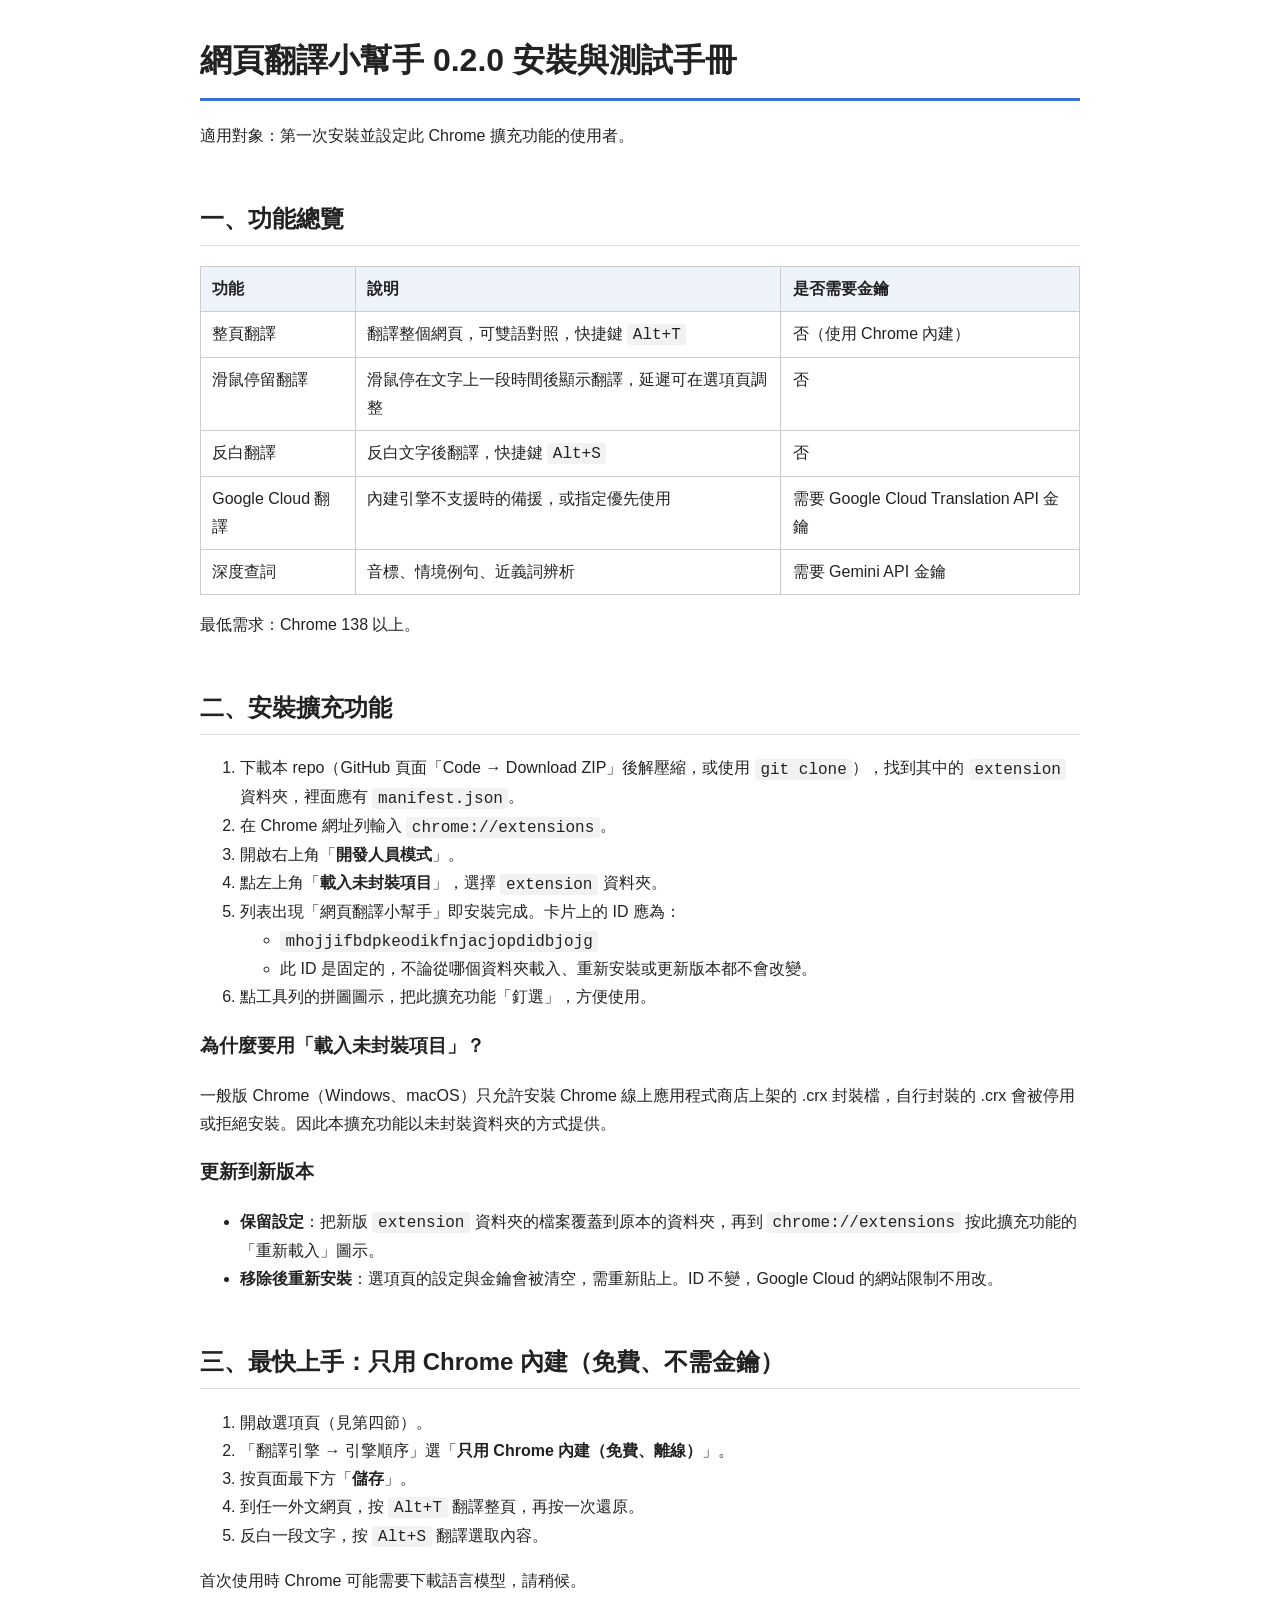
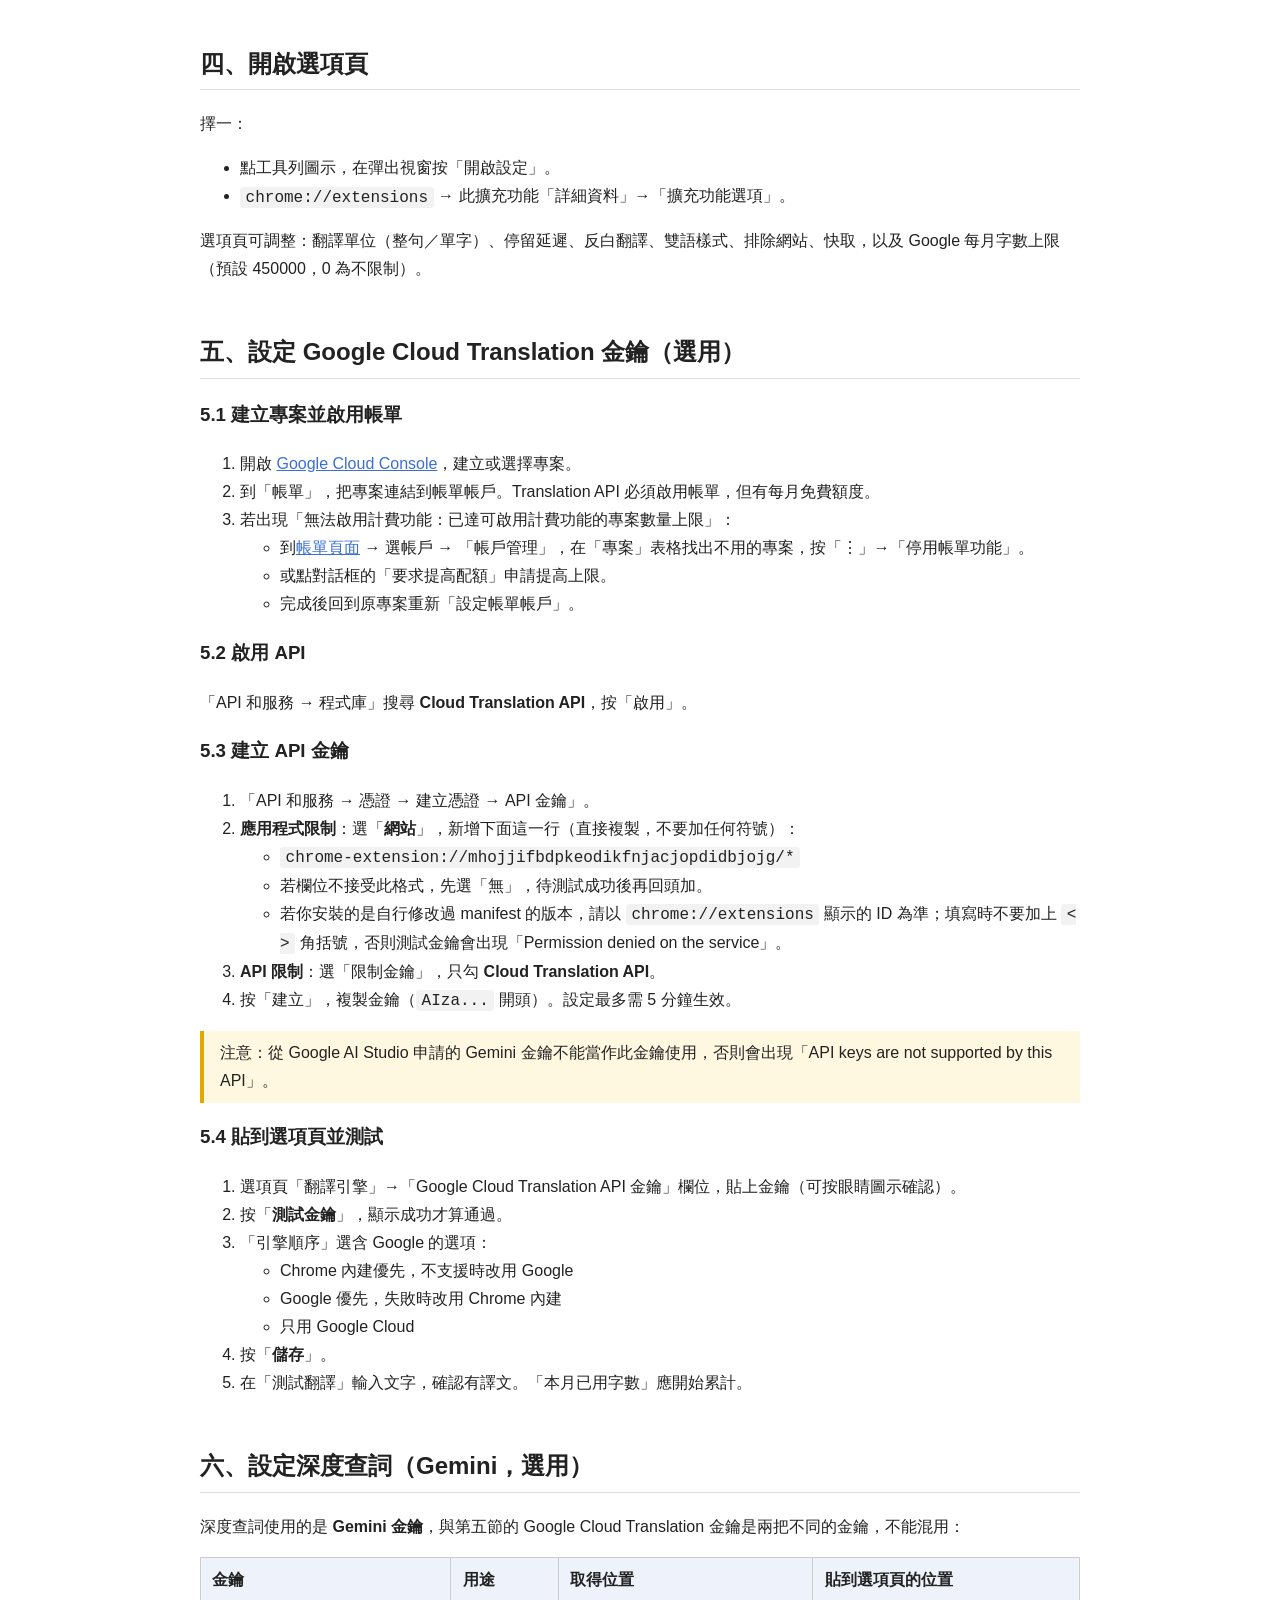
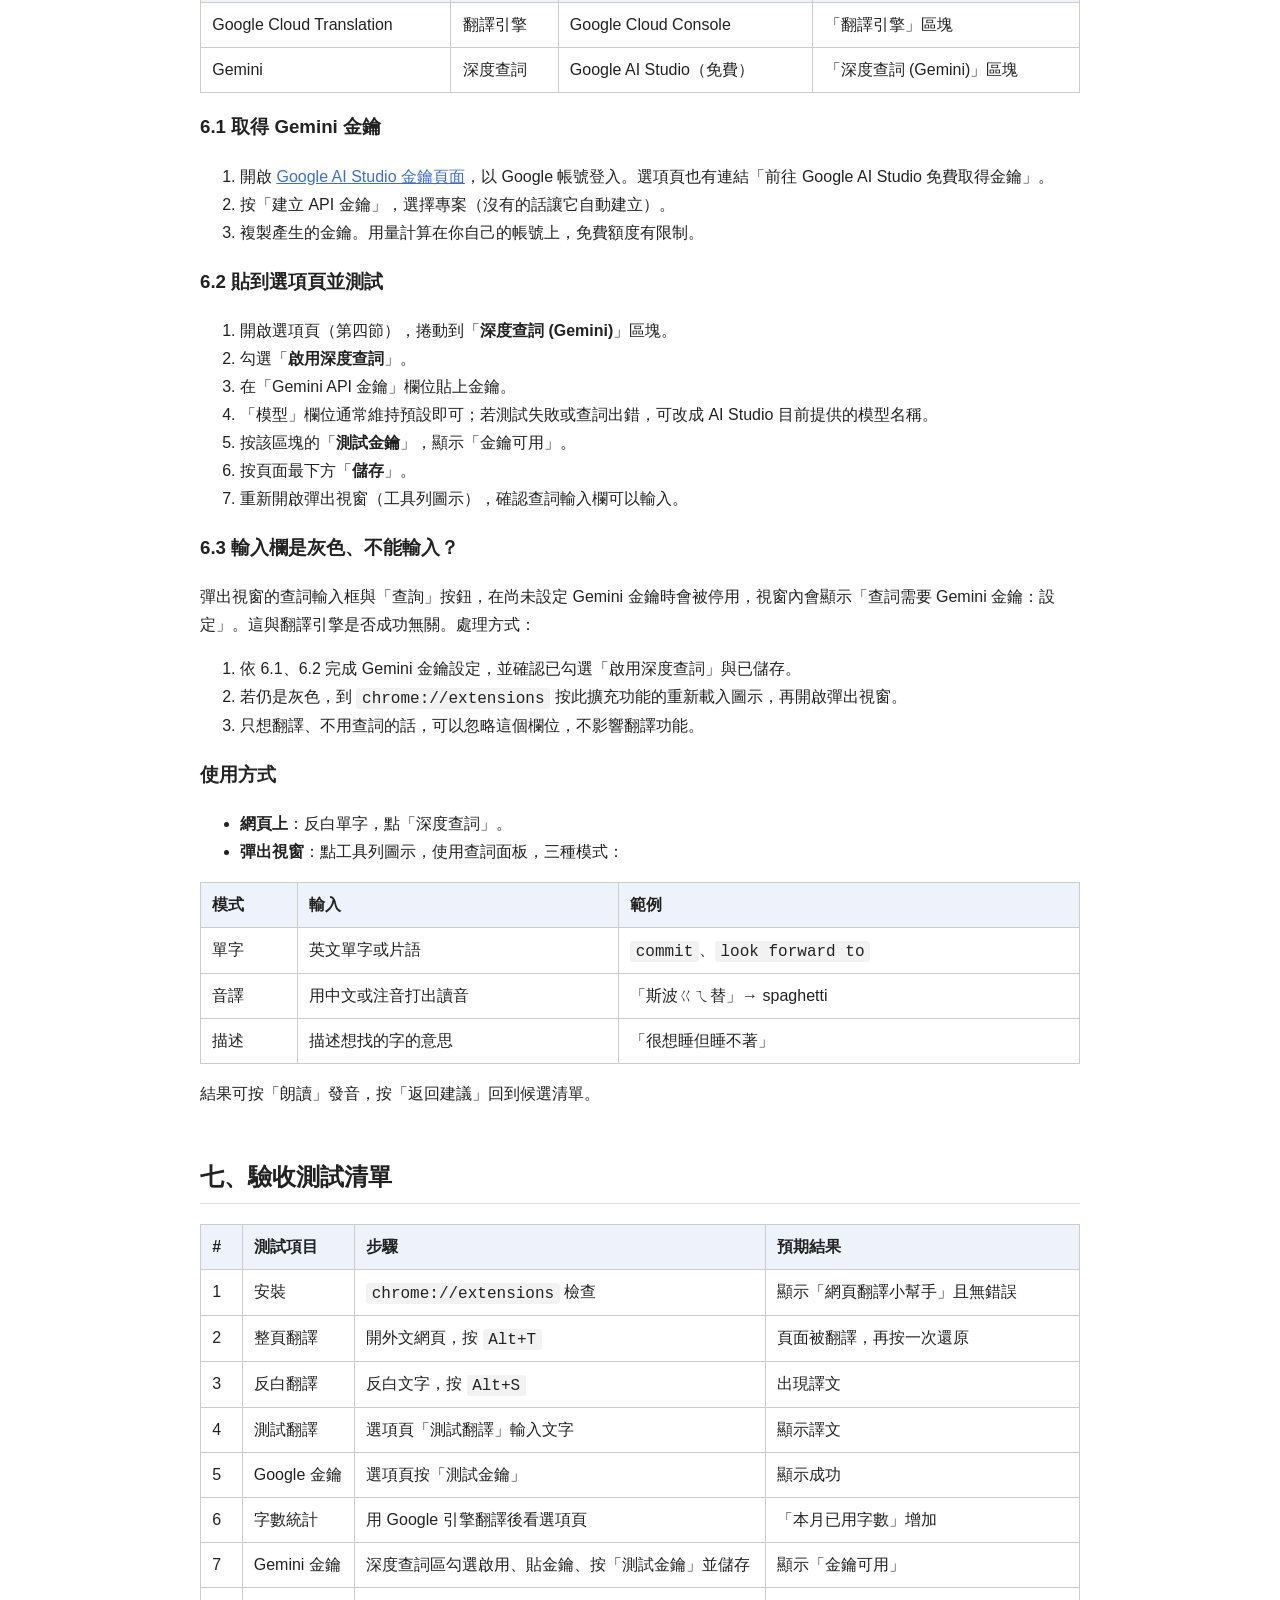
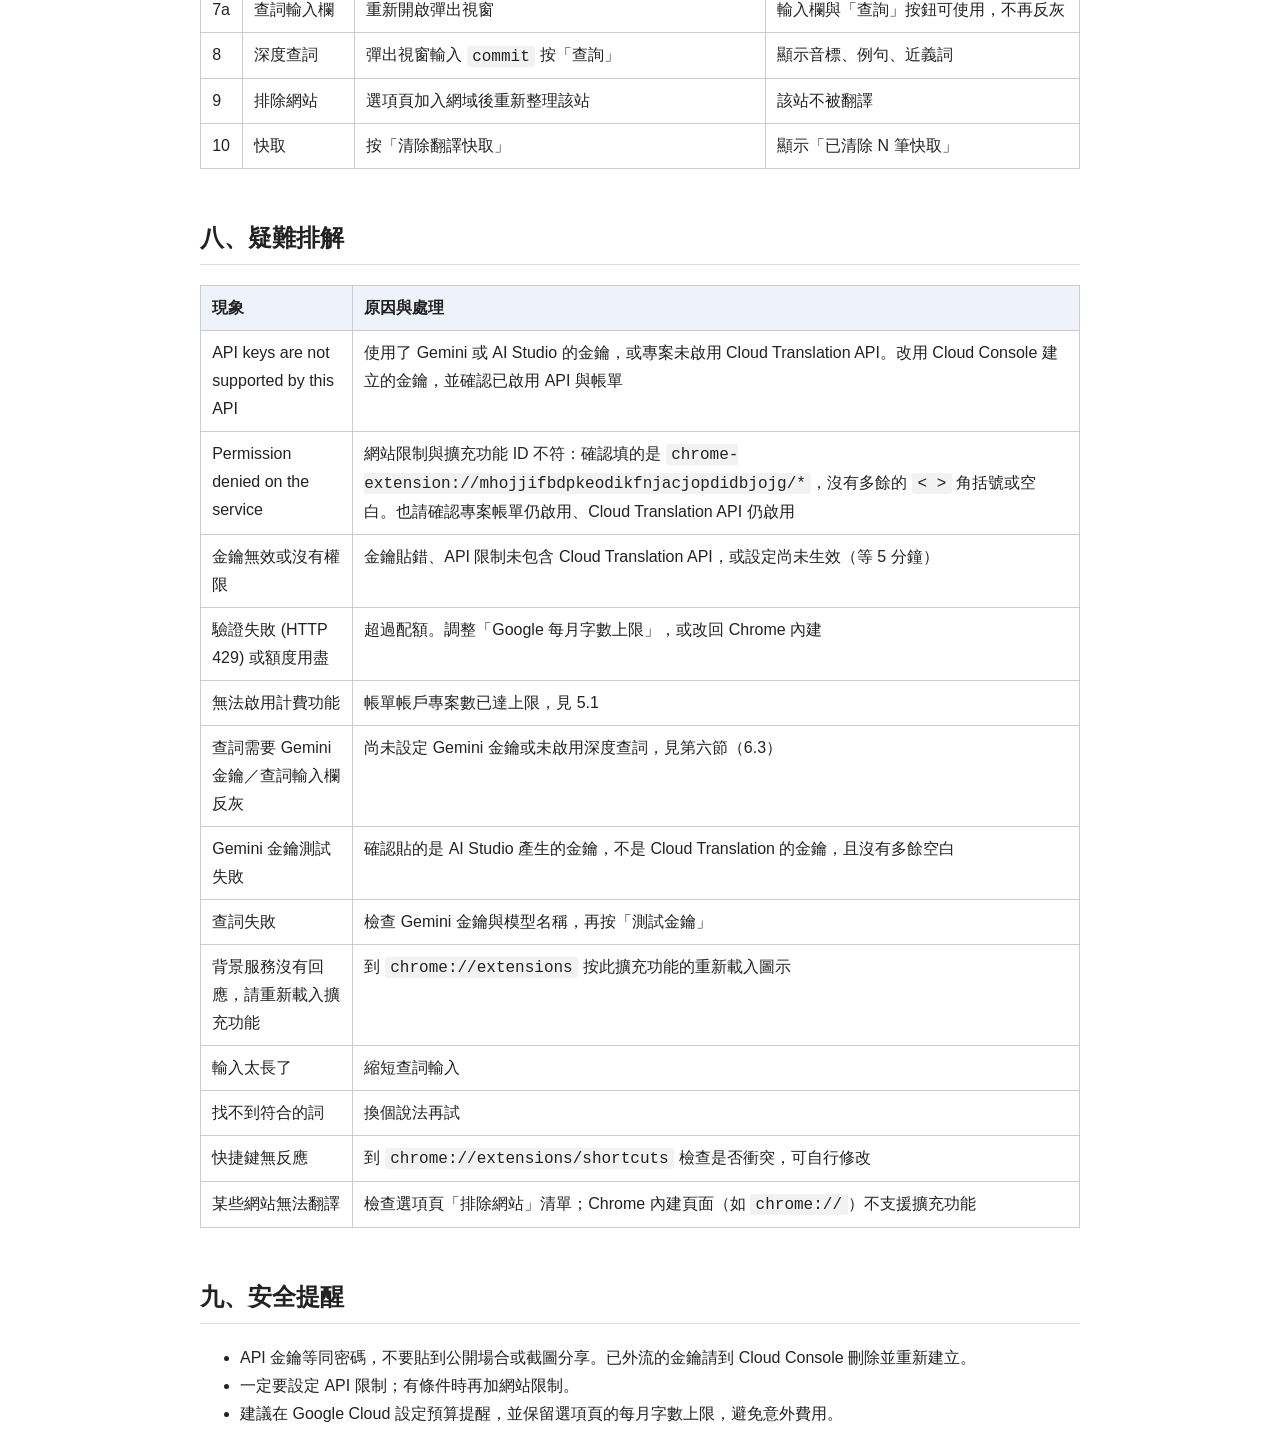
==== commit a2277ef6: "Change transliteration hint example to spaghetti - 音譯模式提示改為「斯波ㄍㄟ替」→ spaghetti - 手冊音譯範例同步更新，並重新產生 HTM" ====
--- a/docs/安裝與測試手冊.html
+++ b/docs/安裝與測試手冊.html
@@ -44,7 +44,7 @@
 <ol><li>依 6.1、6.2 完成 Gemini 金鑰設定，並確認已勾選「啟用深度查詞」與已儲存。</li><li>若仍是灰色，到 <code>chrome://extensions</code> 按此擴充功能的重新載入圖示，再開啟彈出視窗。</li><li>只想翻譯、不用查詞的話，可以忽略這個欄位，不影響翻譯功能。</li></ol>
 <h3>使用方式</h3>
 <ul><li><strong>網頁上</strong>：反白單字，點「深度查詞」。</li><li><strong>彈出視窗</strong>：點工具列圖示，使用查詞面板，三種模式：</li></ul>
-<table><thead><tr><th>模式</th><th>輸入</th><th>範例</th></tr></thead><tbody><tr><td>單字</td><td>英文單字或片語</td><td><code>commit</code>、<code>look forward to</code></td></tr><tr><td>音譯</td><td>用中文或注音打出讀音</td><td>「素波ㄟ替」→ superlative</td></tr><tr><td>描述</td><td>描述想找的字的意思</td><td>「很想睡但睡不著」</td></tr></tbody></table>
+<table><thead><tr><th>模式</th><th>輸入</th><th>範例</th></tr></thead><tbody><tr><td>單字</td><td>英文單字或片語</td><td><code>commit</code>、<code>look forward to</code></td></tr><tr><td>音譯</td><td>用中文或注音打出讀音</td><td>「斯波ㄍㄟ替」→ spaghetti</td></tr><tr><td>描述</td><td>描述想找的字的意思</td><td>「很想睡但睡不著」</td></tr></tbody></table>
 <p>結果可按「朗讀」發音，按「返回建議」回到候選清單。</p>
 <h2>七、驗收測試清單</h2>
 <table><thead><tr><th>#</th><th>測試項目</th><th>步驟</th><th>預期結果</th></tr></thead><tbody><tr><td>1</td><td>安裝</td><td><code>chrome://extensions</code> 檢查</td><td>顯示「網頁翻譯小幫手」且無錯誤</td></tr><tr><td>2</td><td>整頁翻譯</td><td>開外文網頁，按 <code>Alt+T</code></td><td>頁面被翻譯，再按一次還原</td></tr><tr><td>3</td><td>反白翻譯</td><td>反白文字，按 <code>Alt+S</code></td><td>出現譯文</td></tr><tr><td>4</td><td>測試翻譯</td><td>選項頁「測試翻譯」輸入文字</td><td>顯示譯文</td></tr><tr><td>5</td><td>Google 金鑰</td><td>選項頁按「測試金鑰」</td><td>顯示成功</td></tr><tr><td>6</td><td>字數統計</td><td>用 Google 引擎翻譯後看選項頁</td><td>「本月已用字數」增加</td></tr><tr><td>7</td><td>Gemini 金鑰</td><td>深度查詞區勾選啟用、貼金鑰、按「測試金鑰」並儲存</td><td>顯示「金鑰可用」</td></tr><tr><td>7a</td><td>查詞輸入欄</td><td>重新開啟彈出視窗</td><td>輸入欄與「查詢」按鈕可使用，不再反灰</td></tr><tr><td>8</td><td>深度查詞</td><td>彈出視窗輸入 <code>commit</code> 按「查詢」</td><td>顯示音標、例句、近義詞</td></tr><tr><td>9</td><td>排除網站</td><td>選項頁加入網域後重新整理該站</td><td>該站不被翻譯</td></tr><tr><td>10</td><td>快取</td><td>按「清除翻譯快取」</td><td>顯示「已清除 N 筆快取」</td></tr></tbody></table>
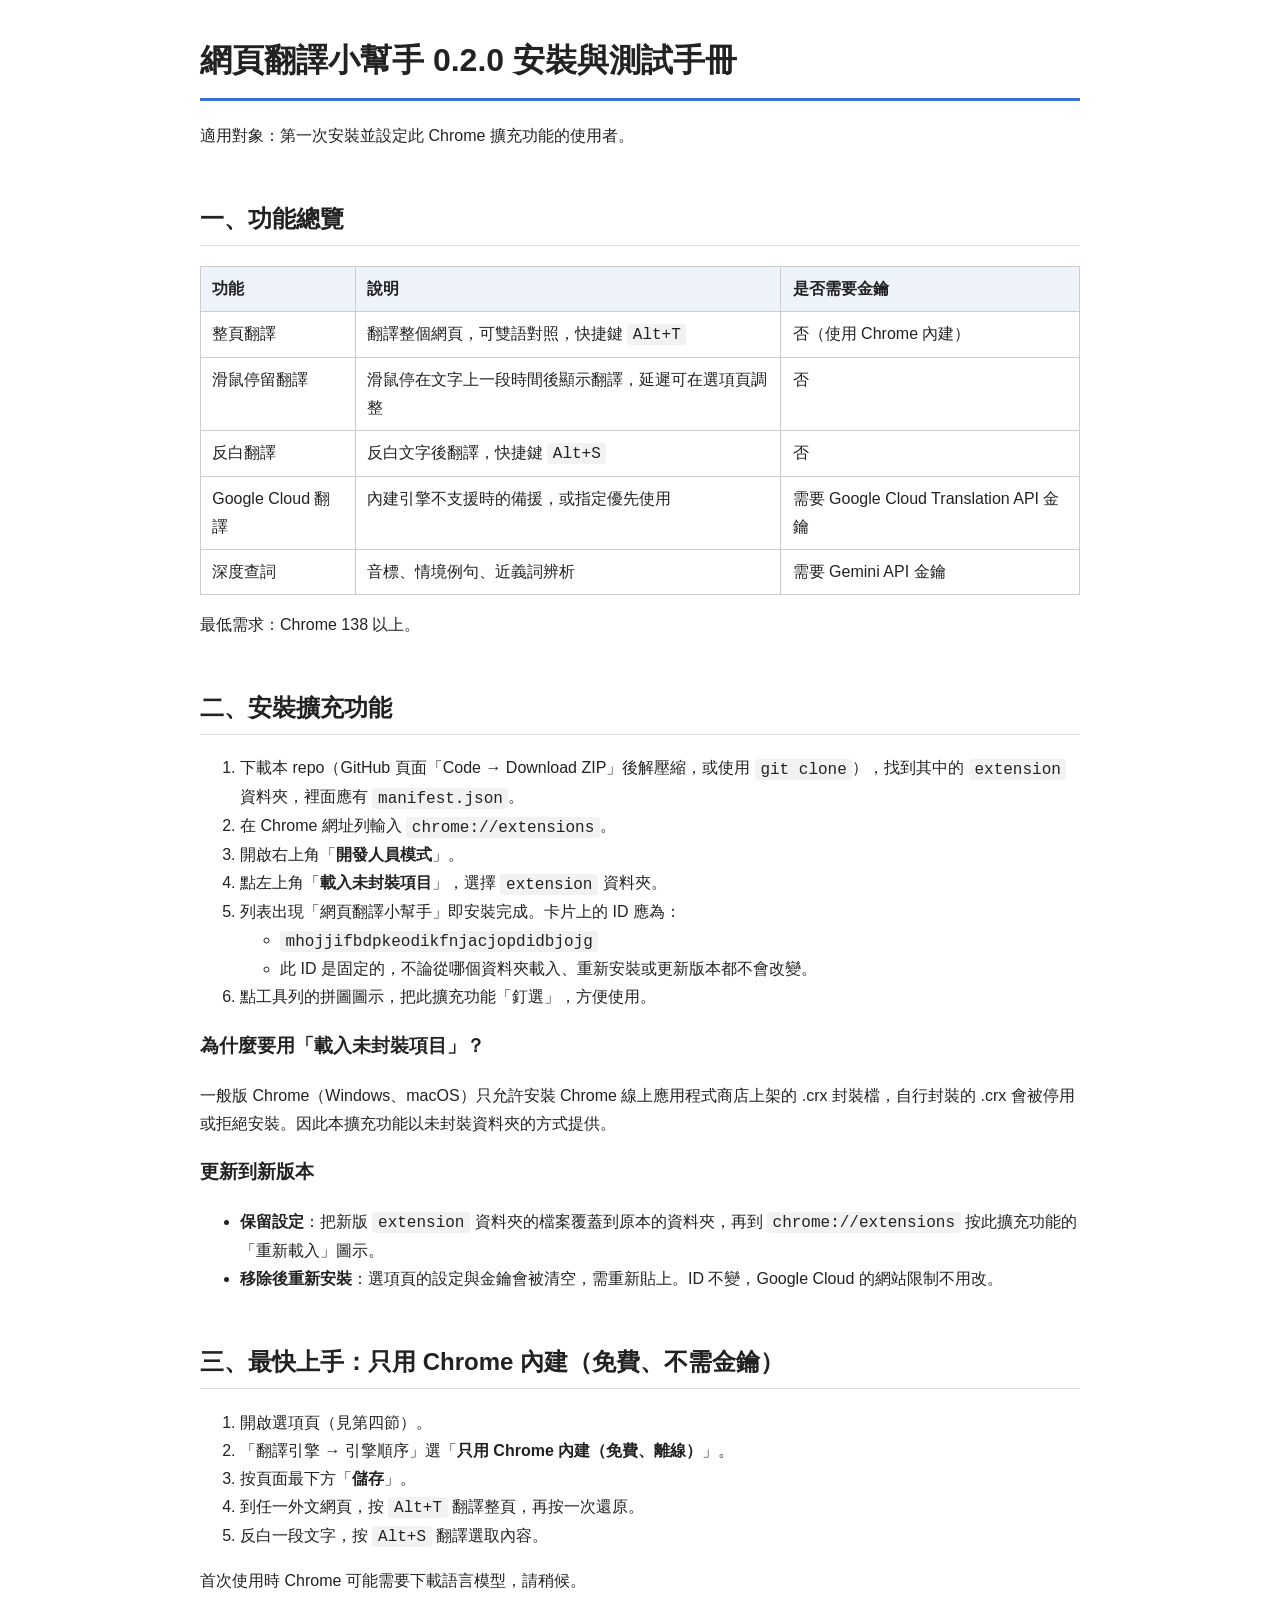
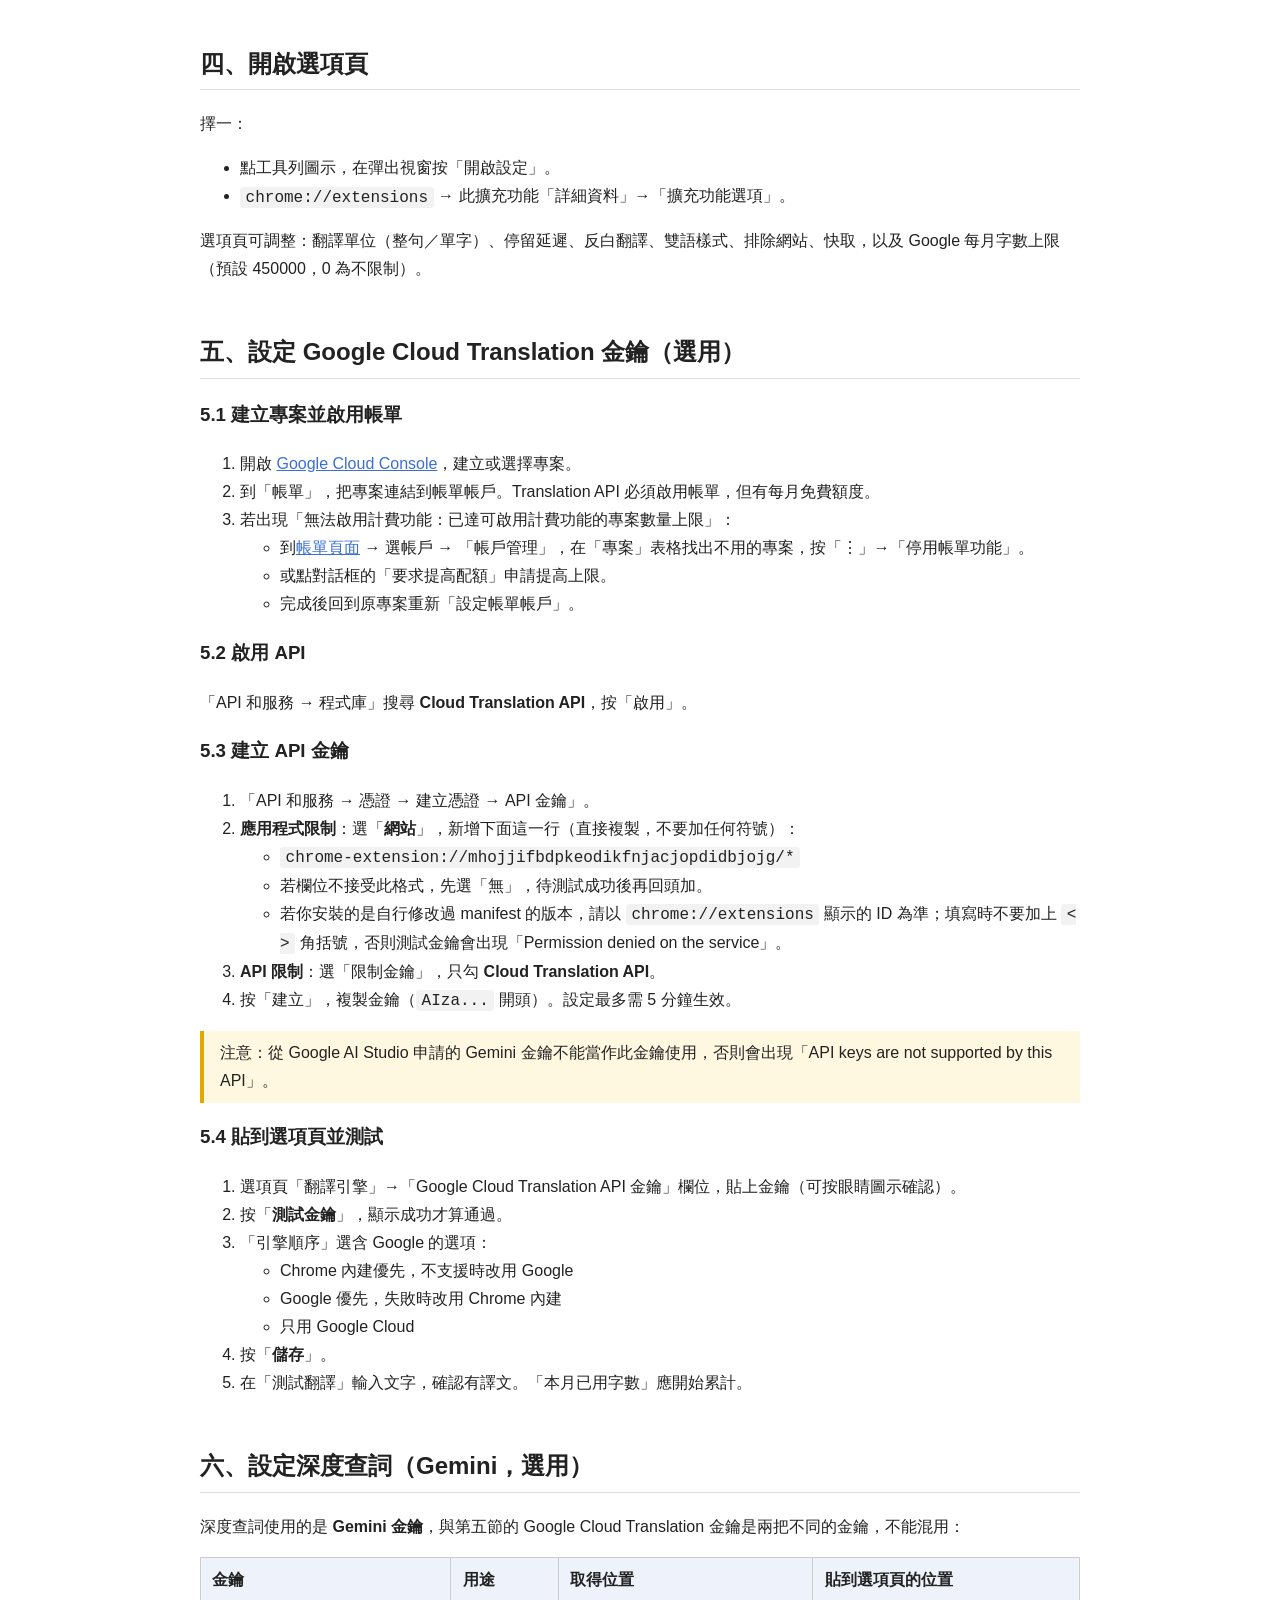
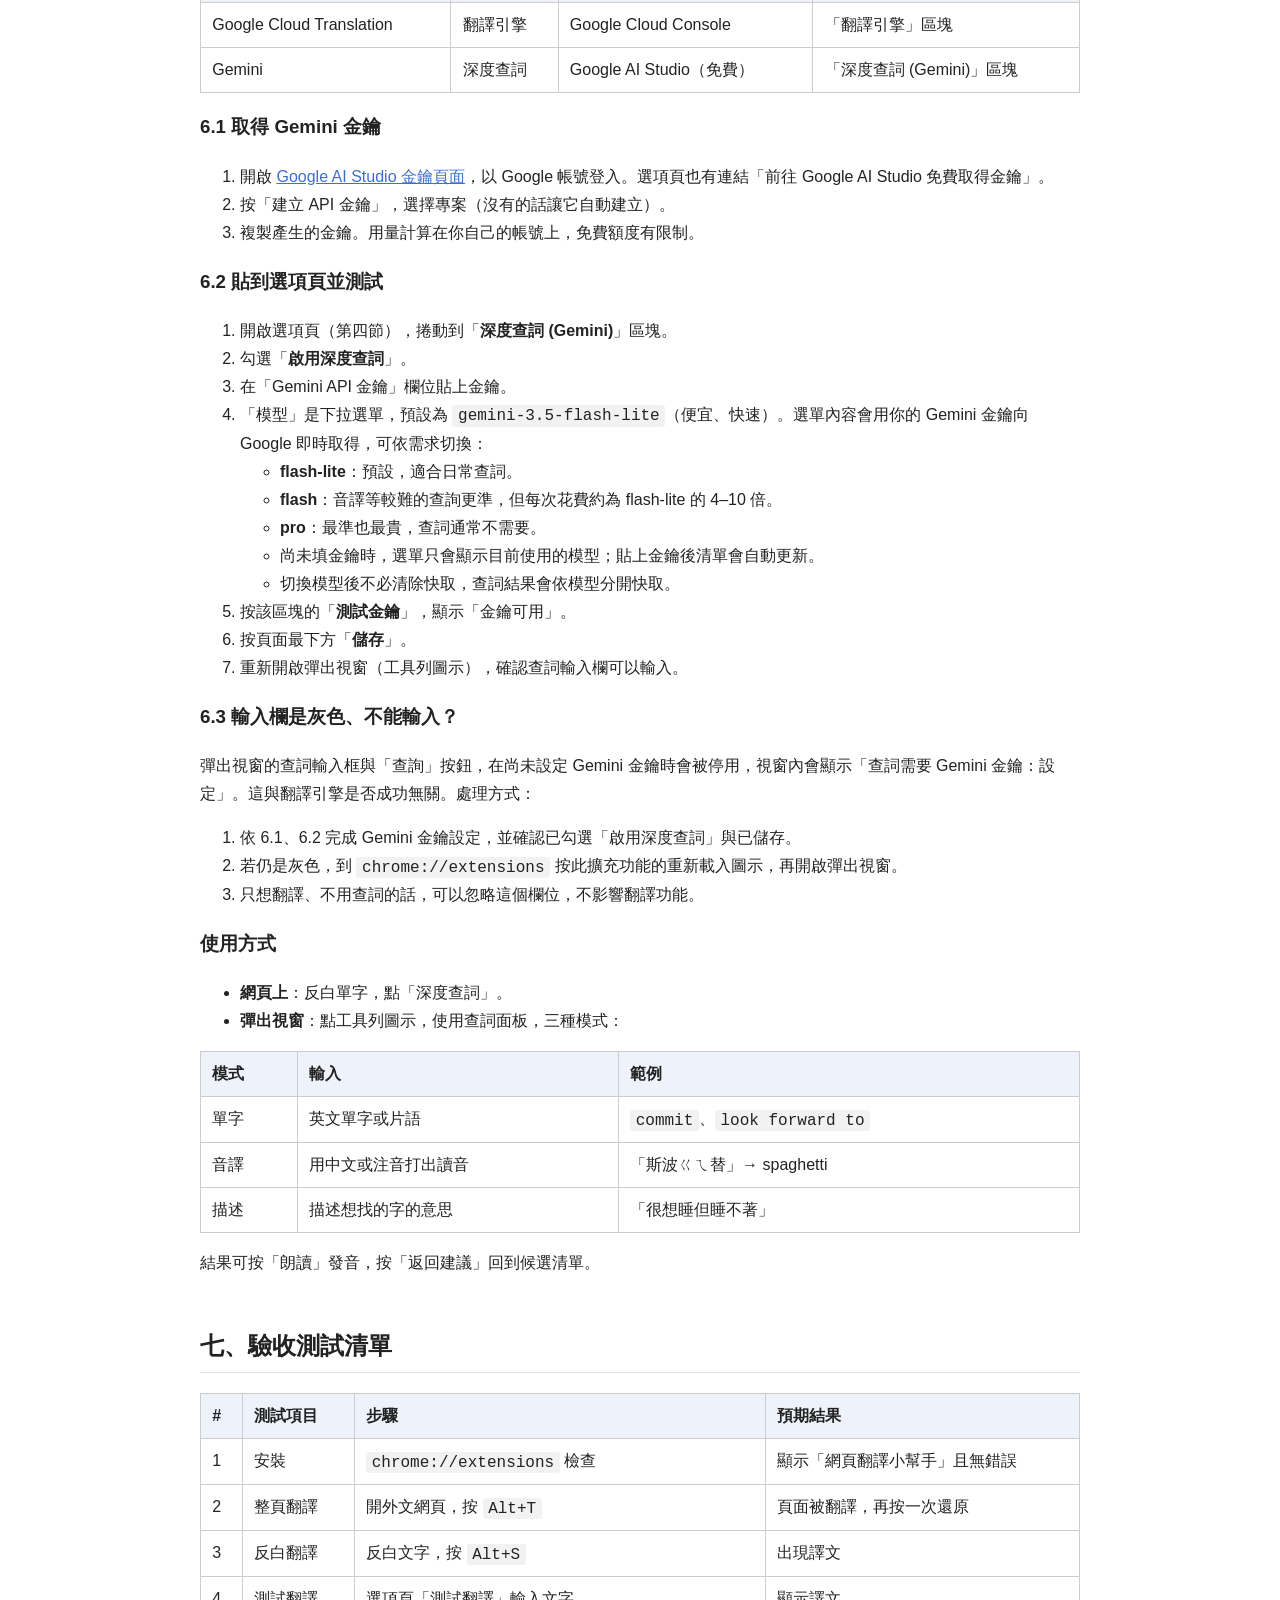
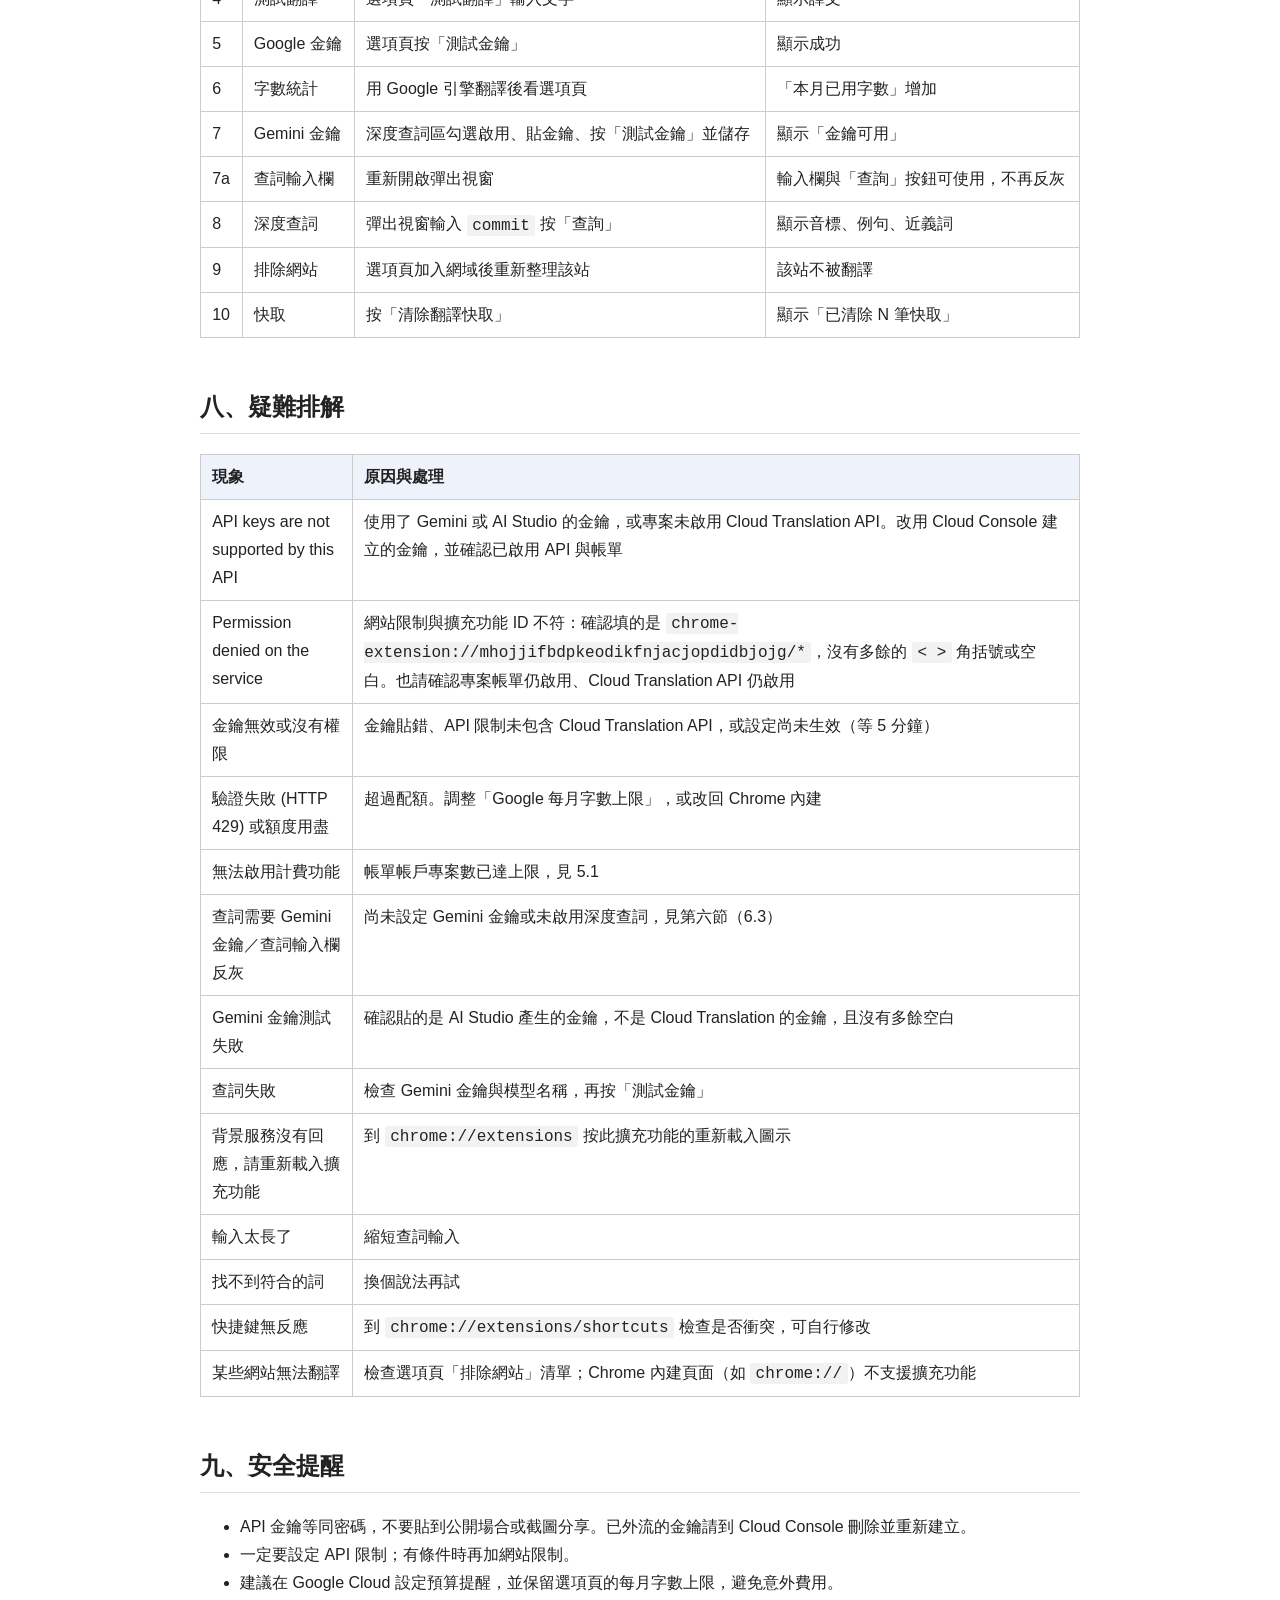
==== commit 44b20d0d: "Dictionary follows target language with Traditional Chinese explanations; model dropdown 查詞 - 單字／音譯／" ====
--- a/docs/安裝與測試手冊.html
+++ b/docs/安裝與測試手冊.html
@@ -38,7 +38,7 @@
 <h3>6.1 取得 Gemini 金鑰</h3>
 <ol><li>開啟 <a href="https://aistudio.google.com/apikey">Google AI Studio 金鑰頁面</a>，以 Google 帳號登入。選項頁也有連結「前往 Google AI Studio 免費取得金鑰」。</li><li>按「建立 API 金鑰」，選擇專案（沒有的話讓它自動建立）。</li><li>複製產生的金鑰。用量計算在你自己的帳號上，免費額度有限制。</li></ol>
 <h3>6.2 貼到選項頁並測試</h3>
-<ol><li>開啟選項頁（第四節），捲動到「<strong>深度查詞 (Gemini)</strong>」區塊。</li><li>勾選「<strong>啟用深度查詞</strong>」。</li><li>在「Gemini API 金鑰」欄位貼上金鑰。</li><li>「模型」欄位通常維持預設即可；若測試失敗或查詞出錯，可改成 AI Studio 目前提供的模型名稱。</li><li>按該區塊的「<strong>測試金鑰</strong>」，顯示「金鑰可用」。</li><li>按頁面最下方「<strong>儲存</strong>」。</li><li>重新開啟彈出視窗（工具列圖示），確認查詞輸入欄可以輸入。</li></ol>
+<ol><li>開啟選項頁（第四節），捲動到「<strong>深度查詞 (Gemini)</strong>」區塊。</li><li>勾選「<strong>啟用深度查詞</strong>」。</li><li>在「Gemini API 金鑰」欄位貼上金鑰。</li><li>「模型」是下拉選單，預設為 <code>gemini-3.5-flash-lite</code>（便宜、快速）。選單內容會用你的 Gemini 金鑰向 Google 即時取得，可依需求切換：<ul><li><strong>flash-lite</strong>：預設，適合日常查詞。</li><li><strong>flash</strong>：音譯等較難的查詢更準，但每次花費約為 flash-lite 的 4–10 倍。</li><li><strong>pro</strong>：最準也最貴，查詞通常不需要。</li><li>尚未填金鑰時，選單只會顯示目前使用的模型；貼上金鑰後清單會自動更新。</li><li>切換模型後不必清除快取，查詞結果會依模型分開快取。</li></ul></li><li>按該區塊的「<strong>測試金鑰</strong>」，顯示「金鑰可用」。</li><li>按頁面最下方「<strong>儲存</strong>」。</li><li>重新開啟彈出視窗（工具列圖示），確認查詞輸入欄可以輸入。</li></ol>
 <h3>6.3 輸入欄是灰色、不能輸入？</h3>
 <p>彈出視窗的查詞輸入框與「查詢」按鈕，在尚未設定 Gemini 金鑰時會被停用，視窗內會顯示「查詞需要 Gemini 金鑰：設定」。這與翻譯引擎是否成功無關。處理方式：</p>
 <ol><li>依 6.1、6.2 完成 Gemini 金鑰設定，並確認已勾選「啟用深度查詞」與已儲存。</li><li>若仍是灰色，到 <code>chrome://extensions</code> 按此擴充功能的重新載入圖示，再開啟彈出視窗。</li><li>只想翻譯、不用查詞的話，可以忽略這個欄位，不影響翻譯功能。</li></ol>
